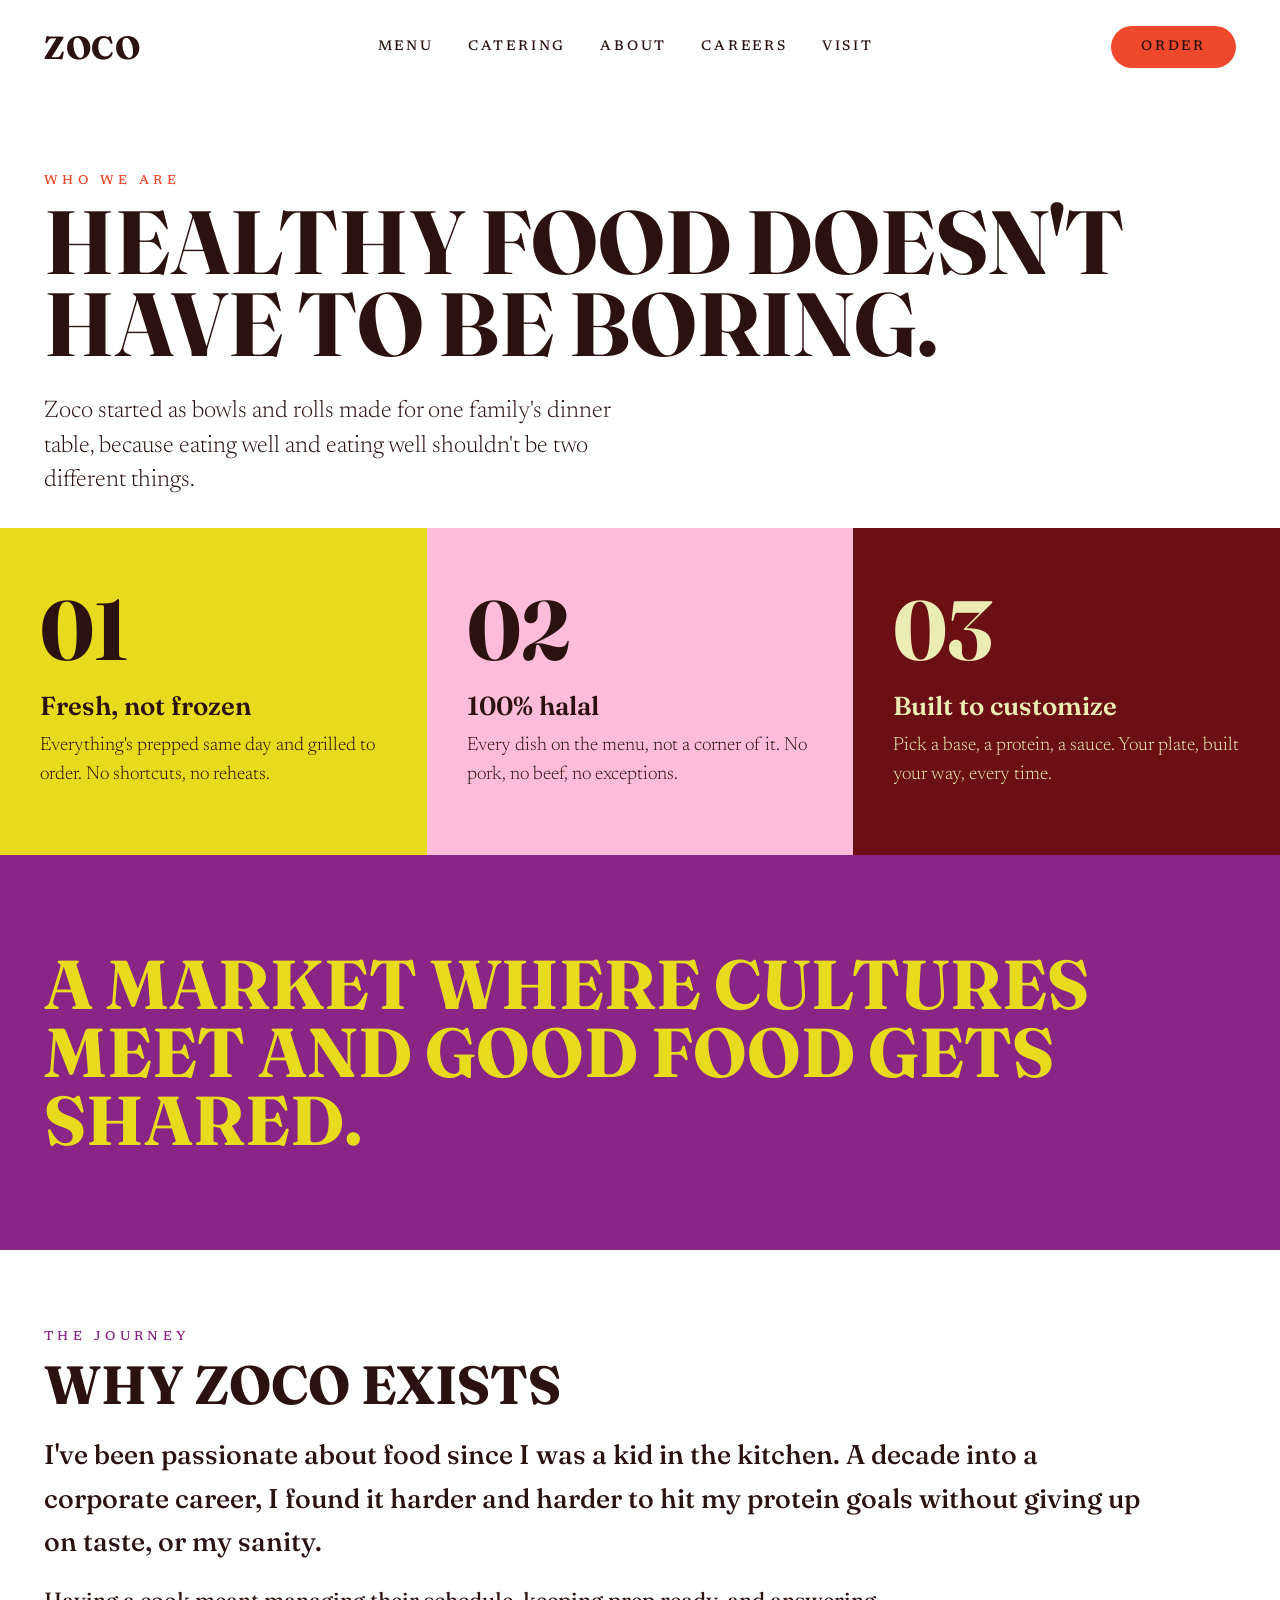
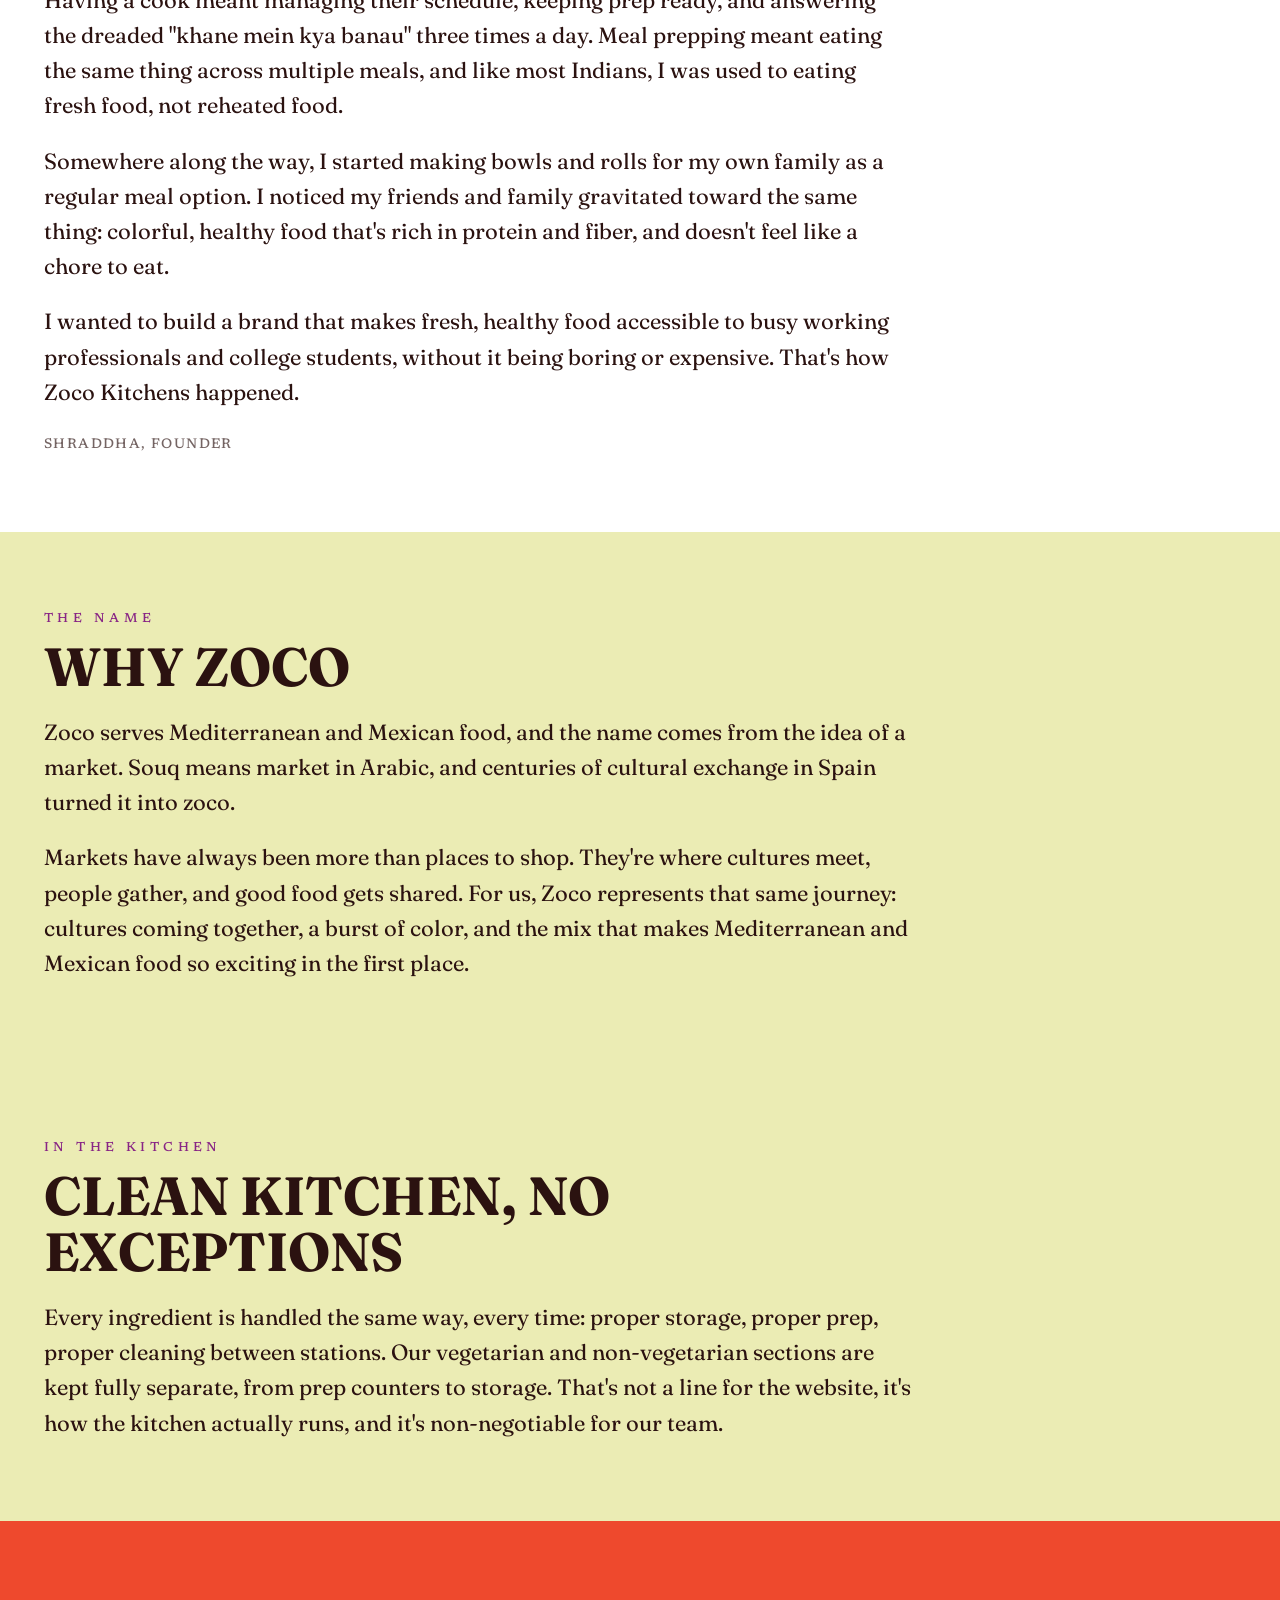
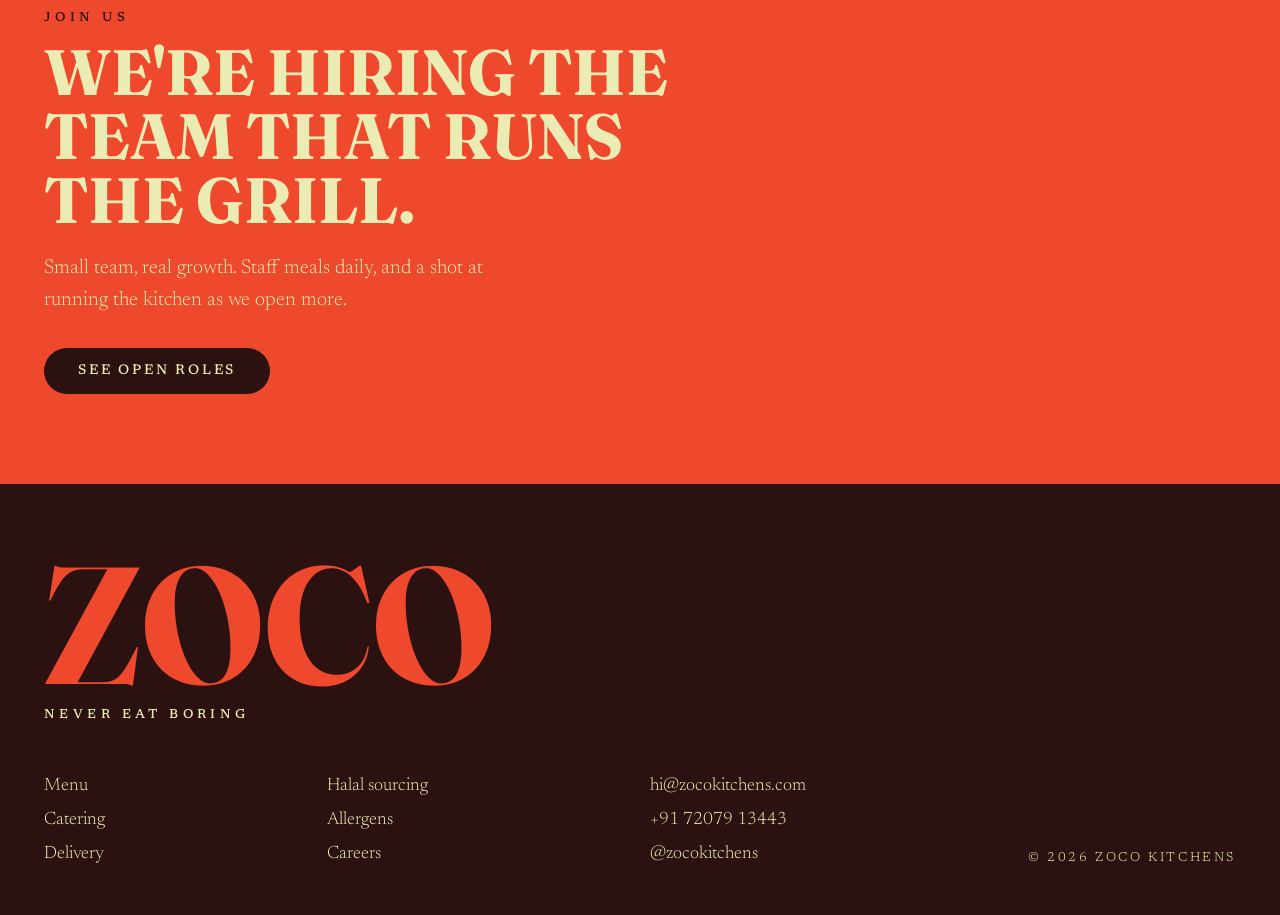
==== about.html @ 193f5104 "new" ====
<!DOCTYPE html>
<html lang="en">
<head>
<meta charset="UTF-8">
<meta name="viewport" content="width=device-width, initial-scale=1.0">
<title>About Zoco · Mediterranean & Mexican Kitchen, Hyderabad</title>
<meta name="description" content="Zoco is a quick-service kitchen in Banjara Hills, Hyderabad, serving Mediterranean and Mexican food. Started by a home cook turned founder, halal-sourced, made fresh daily.">
<link rel="preconnect" href="https://fonts.googleapis.com">
<link href="https://fonts.googleapis.com/css2?family=Fraunces:opsz,wght@9..144,400;9..144,500;9..144,600;9..144,700&family=Newsreader:opsz,wght@6..72,300;6..72,400;6..72,500;6..72,600&display=swap" rel="stylesheet">
<link rel="stylesheet" href="css/home.css">
</head>
<body class="zh">

<header class="zh-header" id="zhHeader">
  <a href="index.html" class="zh-word">Zoco</a>
  <nav class="zh-nav">
    <a href="menu.html">Menu</a>
    <a href="catering.html">Catering</a>
    <a href="about.html">About</a>
    <a href="careers.html">Careers</a>
    <a href="index.html#visit">Visit</a>
  </nav>
  <a href="menu.html" class="zh-pill zh-pill-order">Order</a>
  <button class="zh-burger" id="zhBurger" aria-label="Menu"><span></span><span></span><span></span></button>
</header>

<section class="zh-about-hero">
  <div class="zh-eyebrow" style="color:var(--coral)">Who we are</div>
  <h1>Healthy food doesn't have to be boring.</h1>
  <p>Zoco started as bowls and rolls made for one family's dinner table, because eating well and eating well shouldn't be two different things.</p>
</section>

<section class="zh-build">
  <div class="zh-build-col gold">
    <div class="zh-build-num">01</div>
    <h3>Fresh, not frozen</h3>
    <p>Everything's prepped same day and grilled to order. No shortcuts, no reheats.</p>
  </div>
  <div class="zh-build-col pink">
    <div class="zh-build-num">02</div>
    <h3>100% halal</h3>
    <p>Every dish on the menu, not a corner of it. No pork, no beef, no exceptions.</p>
  </div>
  <div class="zh-build-col maroon">
    <div class="zh-build-num">03</div>
    <h3>Built to customize</h3>
    <p>Pick a base, a protein, a sauce. Your plate, built your way, every time.</p>
  </div>
</section>

<section class="zh-statement">
  <p>A market where cultures meet and good food gets shared.</p>
</section>

<section class="zh-prose white">
  <div class="zh-eyebrow">The journey</div>
  <h2>Why Zoco exists</h2>
  <p class="lede">I've been passionate about food since I was a kid in the kitchen. A decade into a corporate career, I found it harder and harder to hit my protein goals without giving up on taste, or my sanity.</p>
  <p>Having a cook meant managing their schedule, keeping prep ready, and answering the dreaded "khane mein kya banau" three times a day. Meal prepping meant eating the same thing across multiple meals, and like most Indians, I was used to eating fresh food, not reheated food.</p>
  <p>Somewhere along the way, I started making bowls and rolls for my own family as a regular meal option. I noticed my friends and family gravitated toward the same thing: colorful, healthy food that's rich in protein and fiber, and doesn't feel like a chore to eat.</p>
  <p>I wanted to build a brand that makes fresh, healthy food accessible to busy working professionals and college students, without it being boring or expensive. That's how Zoco Kitchens happened.</p>
  <div class="zh-byline">Shraddha, Founder</div>
</section>

<section class="zh-prose cream">
  <div class="zh-eyebrow">The name</div>
  <h2>Why Zoco</h2>
  <p>Zoco serves Mediterranean and Mexican food, and the name comes from the idea of a market. Souq means market in Arabic, and centuries of cultural exchange in Spain turned it into zoco.</p>
  <p>Markets have always been more than places to shop. They're where cultures meet, people gather, and good food gets shared. For us, Zoco represents that same journey: cultures coming together, a burst of color, and the mix that makes Mediterranean and Mexican food so exciting in the first place.</p>
</section>

<section class="zh-prose cream">
  <div class="zh-eyebrow">In the kitchen</div>
  <h2>Clean kitchen, no exceptions</h2>
  <p>Every ingredient is handled the same way, every time: proper storage, proper prep, proper cleaning between stations. Our vegetarian and non-vegetarian sections are kept fully separate, from prep counters to storage. That's not a line for the website, it's how the kitchen actually runs, and it's non-negotiable for our team.</p>
</section>

<section class="zh-team">
  <div class="zh-eyebrow">Join us</div>
  <h2>We're hiring the team that runs the grill.</h2>
  <p>Small team, real growth. Staff meals daily, and a shot at running the kitchen as we open more.</p>
  <a href="careers.html" class="zh-pill">See open roles</a>
</section>

<footer class="zh-footer">
  <div class="zh-footer-word">Zoco</div>
  <div class="zh-footer-tagline">Never eat boring</div>
  <div class="zh-footer-cols">
    <div><a href="menu.html">Menu</a><br><a href="catering.html">Catering</a><br>Delivery</div>
    <div>Halal sourcing<br>Allergens<br><a href="careers.html">Careers</a></div>
    <div><a href="mailto:hi@zocokitchens.com">hi@zocokitchens.com</a><br><a href="tel:+917207913443">+91 72079 13443</a><br><a href="https://instagram.com/zocokitchens" target="_blank" rel="noopener">@zocokitchens</a></div>
    <div class="zh-copyright">© 2026 Zoco Kitchens</div>
  </div>
</footer>

<script>
  const burger = document.getElementById('zhBurger'), header = document.getElementById('zhHeader');
  burger?.addEventListener('click', () => header.classList.toggle('open'));
</script>
</body>
</html>
---- css/home.css ----
@import url('https://fonts.googleapis.com/css2?family=Fraunces:opsz,wght@9..144,400;9..144,500;9..144,600;9..144,700&family=Newsreader:opsz,wght@6..72,300;6..72,400;6..72,500;6..72,600&display=swap');

:root{
  /* warm palette only: no blue, no green, no black */
  --white:#FFFFFF; --pink:#FDBCD9; --cream:#EBECB4; --gold:#E8DB1D;
  --maroon:#6A1015; --coral:#EE492D; --purple:#882585;
  --ink:#2B1210; /* warm espresso brown, stands in for "black"/dark neutral */
  /* --veg is functional only (FSSAI veg/non-veg colour coding), not part of the decorative palette */
  --veg:#019C4A;
  --font-display:'Klose Slab','Fraunces',Georgia,serif;
  --font-serif:'Fraunces',Georgia,serif;
  --font-sans:'Newsreader',Georgia,serif;
}
*{margin:0;padding:0;box-sizing:border-box}
html{scroll-behavior:smooth}
body{font-family:var(--font-sans);font-weight:300;color:var(--ink);background:var(--white);overflow-x:hidden}
img{max-width:100%;display:block}
.zh a{color:inherit;text-decoration:none}

/* ---- header ---- */
.zh-header{padding:26px 44px;display:flex;align-items:center;justify-content:space-between;gap:40px;background:var(--white)}
.zh-word{font-family:var(--font-display);font-weight:700;font-size:32px;letter-spacing:.02em;text-transform:uppercase}
.zh-nav{display:flex;align-items:center;gap:34px;font-size:14px;letter-spacing:.2em;text-transform:uppercase;font-weight:500}
.zh-nav a{color:var(--ink)}
.zh-nav a:hover{color:var(--coral);text-decoration:underline;text-underline-offset:4px}
.zh-pill{display:inline-block;text-decoration:none;font-size:14px;letter-spacing:.2em;text-transform:uppercase;font-weight:500;border-radius:999px;transition:filter .15s}
.zh-pill:hover{filter:brightness(.94);text-decoration:none}
.zh-pill-order{background:var(--coral);color:var(--cream);padding:14px 30px}
.zh-burger{display:none;flex-direction:column;gap:5px;background:none;border:none;cursor:pointer;padding:8px}
.zh-burger span{width:24px;height:2px;background:var(--ink)}

/* ---- hero ---- */
.zh-hero{background:var(--coral);padding:76px 44px 84px}
.zh-hero-lines{font-family:var(--font-display);font-weight:700;text-transform:uppercase;line-height:.86;letter-spacing:-.02em}
.zh-hero-lines div{display:block;white-space:nowrap;font-size:clamp(56px,11.5vw,190px)}
.zh-hero-lines div:nth-child(1){color:var(--cream)}
.zh-hero-lines div:nth-child(2){color:var(--gold)}
.zh-hero-lines div:nth-child(3){color:var(--pink)}
.zh-hero-bottom{display:flex;flex-wrap:wrap;gap:40px;align-items:flex-end;justify-content:space-between;margin-top:52px}
.zh-hero-p{color:var(--cream);font-size:24px;line-height:1.45;max-width:34ch;font-weight:300}
.zh-pill-menu{background:var(--cream);color:var(--ink);padding:19px 40px}

/* ---- menu board ---- */
.zh-menu-head{background:var(--white);padding:80px 44px 20px}
.zh-eyebrow{font-size:13px;letter-spacing:.34em;text-transform:uppercase;font-weight:500}
.zh-menu-head .zh-eyebrow{color:var(--purple)}
.zh-menu-head h2{font-family:var(--font-display);font-weight:700;font-size:clamp(44px,6vw,96px);line-height:.92;text-transform:uppercase;margin-top:14px}
.zh-menu-rows{background:var(--white);padding:44px 44px 84px;display:flex;flex-direction:column;gap:10px}
.zh-menu-row{border-radius:22px;padding:26px 34px;display:flex;align-items:baseline;justify-content:space-between;gap:24px}
.zh-menu-row:nth-child(5n+1),.zh-menu-row:nth-child(5n+4){background:var(--cream)}
.zh-menu-row:nth-child(5n+2),.zh-menu-row:nth-child(5n+5){background:var(--pink)}
.zh-menu-row:nth-child(5n+3){background:var(--gold)}
.zh-dish-name{font-family:var(--font-serif);font-weight:600;font-size:clamp(24px,3vw,42px)}
.zh-dish-price{font-size:26px;font-weight:300}
.zh-menu-more{display:inline-block;margin-top:14px;font-size:14px;letter-spacing:.14em;text-transform:uppercase;font-weight:500;color:var(--coral)}
.zh-menu-more:hover{text-decoration:underline;text-underline-offset:4px}

/* ---- statement ---- */
.zh-statement{background:var(--purple);padding:96px 44px}
.zh-statement p{font-family:var(--font-display);font-weight:700;text-transform:uppercase;color:var(--gold);font-size:clamp(34px,5.4vw,84px);line-height:.98;max-width:24ch}

/* ---- build a plate ---- */
.zh-build{display:grid;grid-template-columns:repeat(3,1fr);background:var(--white)}
.zh-build-col{padding:60px 40px 66px}
.zh-build-col.gold{background:var(--gold);color:var(--ink)}
.zh-build-col.pink{background:var(--pink);color:var(--ink)}
.zh-build-col.maroon{background:var(--maroon);color:var(--cream)}
.zh-build-num{font-family:var(--font-display);font-weight:700;font-size:84px;line-height:1}
.zh-build-col h3{font-family:var(--font-serif);font-weight:600;font-size:26px;margin-top:18px}
.zh-build-col p{font-size:19px;line-height:1.5;margin-top:10px;font-weight:300}

/* ---- visit ---- */
.zh-visit{background:var(--white);padding:88px 44px;display:grid;grid-template-columns:1fr 1fr;gap:60px}
.zh-visit .zh-eyebrow{color:var(--coral)}
.zh-visit-address{font-family:var(--font-serif);font-weight:600;font-size:clamp(28px,3.4vw,44px);line-height:1.16;margin-top:16px}
.zh-visit-hours{font-size:21px;line-height:1.85;padding-top:8px;font-weight:300}

/* ---- about page ---- */
.zh-about-hero{background:var(--white);padding:80px 44px 30px}
.zh-about-hero h1{font-family:var(--font-display);font-weight:700;text-transform:uppercase;font-size:clamp(44px,7vw,110px);line-height:.92;margin-top:14px}
.zh-about-hero p{font-size:24px;line-height:1.45;max-width:44ch;margin-top:28px;font-weight:300}
.zh-prose{padding:80px 44px}
.zh-prose.white{background:var(--white)}
.zh-prose.cream{background:var(--cream)}
.zh-prose .zh-eyebrow{color:var(--purple)}
.zh-prose h2{font-family:var(--font-display);font-weight:700;text-transform:uppercase;font-size:clamp(30px,4.2vw,58px);line-height:1.04;margin-top:14px;max-width:20ch}
.zh-prose p{font-family:var(--font-serif);font-weight:400;font-size:clamp(19px,2vw,22px);line-height:1.6;max-width:62ch;margin-top:20px}
.zh-prose p.lede{font-size:clamp(22px,2.6vw,27px);font-weight:500}
.zh-byline{font-size:14px;letter-spacing:.1em;text-transform:uppercase;font-weight:500;margin-top:28px;opacity:.65}
.zh-team{background:var(--coral);color:var(--cream);padding:90px 44px}
.zh-team .zh-eyebrow{color:var(--ink)}
.zh-team h2{font-family:var(--font-display);font-weight:700;text-transform:uppercase;font-size:clamp(34px,5vw,72px);line-height:1;margin-top:16px;max-width:16ch}
.zh-team p{font-size:20px;line-height:1.6;max-width:44ch;margin-top:20px;font-weight:300}
.zh-team .zh-pill{background:var(--ink);color:var(--cream);padding:16px 34px;margin-top:32px}

/* ---- careers page ---- */
.zh-careers-hero{background:var(--coral);padding:76px 44px 84px}
.zh-careers-hero h1{font-family:var(--font-display);font-weight:700;text-transform:uppercase;font-size:clamp(38px,6.4vw,84px);line-height:.96;color:var(--cream);max-width:16ch}
.zh-careers-hero p{color:var(--cream);font-size:20px;line-height:1.5;margin-top:20px;max-width:48ch;font-weight:300}
.zh-careers-hero .btnrow{display:flex;flex-wrap:wrap;gap:14px;margin-top:32px}
.zh-careers-hero .zh-pill-alt{background:var(--cream);color:var(--ink);padding:16px 32px}
.zh-badgerow{display:flex;flex-wrap:wrap;gap:10px;margin-top:26px}
.zh-badge{font-size:12px;letter-spacing:.1em;text-transform:uppercase;font-weight:500;color:var(--cream);padding:7px 16px;border-radius:999px;background:rgba(255,255,255,.16)}

.zh-why{padding:80px 44px;background:var(--white)}
.zh-why .zh-eyebrow{color:var(--purple)}
.zh-why h2{font-family:var(--font-display);font-weight:700;text-transform:uppercase;font-size:clamp(30px,4.2vw,58px);line-height:1.02;margin-top:14px;max-width:20ch}
.zh-why-lede{font-family:var(--font-serif);font-size:clamp(19px,2vw,22px);line-height:1.5;max-width:60ch;margin-top:20px}
.zh-why-grid{display:grid;grid-template-columns:1fr 1fr;gap:40px;margin-top:48px}
.zh-why-grid h3{font-family:var(--font-serif);font-weight:600;font-size:20px}
.zh-why-grid p{font-size:16px;line-height:1.55;margin-top:8px;opacity:.78;font-weight:300}

.zh-roles{padding:20px 44px 80px;background:var(--white)}
.zh-role{border-radius:26px;padding:40px;margin-top:20px}
.zh-role.gold{background:var(--gold);color:var(--ink)}
.zh-role.pink{background:var(--pink);color:var(--ink)}
.zh-role.maroon{background:var(--maroon);color:var(--cream)}
.zh-role.purple{background:var(--purple);color:var(--cream)}

/* values grid (careers) */
.zh-values{display:grid;grid-template-columns:repeat(4,1fr);background:var(--white)}
.zh-value-col{padding:50px 32px}
.zh-value-col.gold{background:var(--gold);color:var(--ink)}
.zh-value-col.pink{background:var(--pink);color:var(--ink)}
.zh-value-col.maroon{background:var(--maroon);color:var(--cream)}
.zh-value-col.purple{background:var(--purple);color:var(--cream)}
.zh-value-col h3{font-family:var(--font-serif);font-weight:600;font-size:21px;line-height:1.2}
.zh-value-col p{font-size:15px;line-height:1.55;margin-top:10px;font-weight:300}
@media (max-width:860px){.zh-values{grid-template-columns:1fr 1fr}}
@media (max-width:520px){.zh-values{grid-template-columns:1fr}}

/* referral callout (careers) */
.zh-referral{background:var(--purple);color:var(--cream);padding:80px 44px}
.zh-referral .zh-eyebrow{color:var(--gold)}
.zh-referral h2{font-family:var(--font-display);font-weight:700;text-transform:uppercase;font-size:clamp(30px,4.4vw,60px);line-height:1.02;max-width:18ch;margin-top:14px}
.zh-referral p{font-size:19px;line-height:1.6;margin-top:18px;max-width:58ch;font-weight:300}
.zh-referral .zh-pill{background:var(--gold);color:var(--ink);margin-top:26px;display:inline-block;padding:15px 30px}
.zh-role-top{display:flex;justify-content:space-between;align-items:baseline;gap:16px;flex-wrap:wrap}
.zh-role-top h3{font-family:var(--font-serif);font-weight:600;font-size:28px}
.zh-role-pay{font-family:'Space Grotesk',sans-serif;font-weight:700;font-size:18px;white-space:nowrap}
.zh-role-meta{font-size:13px;letter-spacing:.08em;text-transform:uppercase;opacity:.7;margin-top:6px}
.zh-role p.desc{font-size:17px;margin-top:16px;max-width:56ch;font-weight:300}
.zh-role ul{list-style:none;margin-top:14px}
.zh-role li{font-size:15px;padding-left:20px;position:relative;margin-bottom:7px;font-weight:300}
.zh-role li::before{content:"·";position:absolute;left:4px;font-weight:700}
.zh-role .zh-pill{display:inline-block;margin-top:20px;background:var(--ink);color:var(--cream);padding:14px 28px}

.zh-steps{padding:20px 44px 90px;background:var(--white)}
.zh-step{display:flex;gap:20px;margin-top:26px;align-items:flex-start}
.zh-step-num{flex:none;width:44px;height:44px;border-radius:50%;background:var(--ink);color:var(--cream);display:flex;align-items:center;justify-content:center;font-family:'Space Grotesk',sans-serif;font-weight:700;font-size:17px}
.zh-step h4{font-family:var(--font-serif);font-weight:600;font-size:19px}
.zh-step p{font-size:16px;line-height:1.5;margin-top:6px;opacity:.78;font-weight:300}

/* ---- footer ---- */
.zh-footer{background:var(--ink);color:var(--cream);padding:70px 44px 44px}
.zh-footer-word{font-family:var(--font-display);font-weight:700;font-size:clamp(64px,13vw,220px);line-height:.84;text-transform:uppercase;color:var(--coral)}
.zh-footer-tagline{font-size:13px;letter-spacing:.34em;text-transform:uppercase;font-weight:500;color:var(--cream);margin-top:14px}
.zh-footer-cols{display:flex;flex-wrap:wrap;gap:48px;justify-content:space-between;margin-top:48px;font-size:18px;line-height:1.9;font-weight:300}
.zh-footer-cols a{text-decoration:none;color:inherit}
.zh-footer-cols a:hover{color:var(--coral);text-decoration:underline;text-underline-offset:4px}
.zh-copyright{font-size:13px;letter-spacing:.2em;text-transform:uppercase;align-self:flex-end;font-weight:300}

/* ---- catering page ---- */
.zh-catering-hero{background:var(--purple);padding:76px 44px 84px}
.zh-catering-hero .zh-eyebrow{color:var(--gold)}
.zh-catering-hero h1{font-family:var(--font-display);font-weight:700;text-transform:uppercase;font-size:clamp(38px,6.6vw,86px);line-height:.96;color:var(--cream);margin-top:14px;max-width:16ch}
.zh-catering-hero p{color:var(--cream);font-size:20px;line-height:1.5;margin-top:20px;max-width:52ch;font-weight:300}
.zh-catering-hero .btnrow{margin-top:32px}
.zh-catering-hero .zh-pill-menu{background:var(--gold);color:var(--ink)}

.zh-events{padding:70px 44px;background:var(--white)}
.zh-events .zh-eyebrow{color:var(--coral)}
.zh-events h2{font-family:var(--font-display);font-weight:700;text-transform:uppercase;font-size:clamp(28px,3.8vw,50px);margin-top:14px;max-width:20ch}
.zh-event-tags{display:flex;flex-wrap:wrap;gap:12px;margin-top:26px}
.zh-event-tag{background:var(--cream);border-radius:999px;padding:12px 22px;font-family:var(--font-serif);font-weight:600;font-size:16px;color:var(--ink)}

.zh-cater-why{display:grid;grid-template-columns:repeat(3,1fr);background:var(--white)}
.zh-cater-why-col{padding:50px 34px}
.zh-cater-why-col.gold{background:var(--gold);color:var(--ink)}
.zh-cater-why-col.pink{background:var(--pink);color:var(--ink)}
.zh-cater-why-col.maroon{background:var(--maroon);color:var(--cream)}
.zh-cater-why-col h3{font-family:var(--font-serif);font-weight:600;font-size:23px}
.zh-cater-why-col p{font-size:16px;line-height:1.55;margin-top:10px;font-weight:300}

.zh-mixers{padding:80px 44px;background:var(--ink);color:var(--cream)}
.zh-mixers .zh-eyebrow{color:var(--gold)}
.zh-mixers h2{font-family:var(--font-display);font-weight:700;text-transform:uppercase;font-size:clamp(32px,5vw,64px);margin-top:14px;color:var(--cream)}
.zh-mixers-intro{font-size:17px;line-height:1.6;margin-top:18px;max-width:62ch;opacity:.85;font-weight:300}
.zh-mixers-note{font-size:13px;line-height:1.6;margin-top:14px;opacity:.6;max-width:62ch;font-weight:300}
.zh-mixer-grid{display:grid;grid-template-columns:repeat(3,1fr);gap:18px;margin-top:40px}
.zh-mixer-card{border-radius:20px;padding:26px}
.zh-mixer-card.gold{background:var(--gold);color:var(--ink)}
.zh-mixer-card.pink{background:var(--pink);color:var(--ink)}
.zh-mixer-card.coral{background:var(--coral);color:var(--cream)}
.zh-mixer-card.purple{background:var(--purple);color:var(--cream)}
.zh-mixer-card.maroon{background:var(--maroon);color:var(--cream)}
.zh-mixer-card.cream{background:var(--cream);color:var(--ink)}
.zh-mixer-card h3{font-family:var(--font-serif);font-weight:700;font-size:22px}
.zh-mixer-card .flavors{font-size:13px;letter-spacing:.04em;text-transform:uppercase;font-weight:600;opacity:.75;margin-top:6px}
.zh-mixer-card p{font-size:15px;line-height:1.5;margin-top:12px;font-weight:300}
.zh-mixer-card .pairing{font-size:13px;font-weight:600;margin-top:14px;opacity:.85}

.zh-cater-cta{background:var(--coral);padding:80px 44px;text-align:center}
.zh-cater-cta h2{font-family:var(--font-display);font-weight:700;text-transform:uppercase;font-size:clamp(30px,4.6vw,60px);color:var(--cream);max-width:24ch;margin:0 auto}
.zh-cater-cta p{color:var(--cream);font-size:18px;margin-top:16px;max-width:50ch;margin-left:auto;margin-right:auto;font-weight:300}
.zh-cater-cta .zh-pill{background:var(--ink);color:var(--cream);margin-top:28px;padding:18px 40px;display:inline-block}

.zh-lead-section{padding:80px 44px;background:var(--cream)}
.zh-lead-wrap{max-width:520px;margin:0 auto;background:var(--white);border-radius:22px;padding:36px}
.zh-lead-wrap h2{font-family:var(--font-serif);font-weight:600;font-size:26px;color:var(--ink);text-align:center}
.zh-lead-wrap .sub{font-size:15px;text-align:center;margin-top:8px;opacity:.7}
.zh-lead-success{text-align:center;padding:20px 0}
.zh-lead-success h3{font-family:var(--font-serif);font-weight:600;font-size:24px;color:var(--ink)}
.zh-lead-success p{margin-top:10px;font-size:16px;opacity:.75;max-width:36ch;margin-left:auto;margin-right:auto}
.zh-field-label{display:block;font-size:13px;letter-spacing:.06em;text-transform:uppercase;font-weight:500;color:var(--ink);opacity:.65;margin-top:16px}
.zh-field-label:first-child{margin-top:0}
.zh-field-input{display:block;width:100%;margin-top:6px;background:var(--cream);border:none;border-radius:12px;padding:13px 16px;font-family:'Newsreader',Georgia,serif;font-size:16px;color:var(--ink);font-weight:400}
.zh-field-input:focus{outline:2px solid var(--coral)}
.zh-lead-submit{width:100%;margin-top:24px;background:var(--coral);color:var(--cream);border:none;border-radius:999px;padding:16px;font-weight:500;font-size:14px;letter-spacing:.08em;text-transform:uppercase;cursor:pointer}
.zh-lead-submit:hover{filter:brightness(1.08)}

/* ---- responsive ---- */
@media (max-width:860px){
  .zh-build{grid-template-columns:1fr}
  .zh-visit{grid-template-columns:1fr;gap:36px}
  .zh-cater-why{grid-template-columns:1fr}
  .zh-mixer-grid{grid-template-columns:1fr 1fr}
}
@media (max-width:560px){
  .zh-mixer-grid{grid-template-columns:1fr}
  .zh-lead-wrap{padding:26px}
}
@media (max-width:820px){
  .zh-header{position:relative;gap:16px}
  .zh-nav{display:none}
  .zh-header.open .zh-nav{display:flex;position:absolute;top:100%;left:0;right:0;background:var(--white);flex-direction:column;align-items:flex-start;gap:20px;padding:24px 44px 30px}
  .zh-burger{display:flex}
}
@media (max-width:360px){
  .zh-pill-order{padding:12px 20px}
}
@media (max-width:700px){
  .zh-hero-bottom{flex-direction:column;align-items:flex-start}
}
@media (max-width:420px){
  .zh-menu-row{flex-direction:column;align-items:flex-start;gap:6px}
}
@media (max-width:400px){
  .zh-hero-lines div{font-size:clamp(34px,13vw,190px)}
}
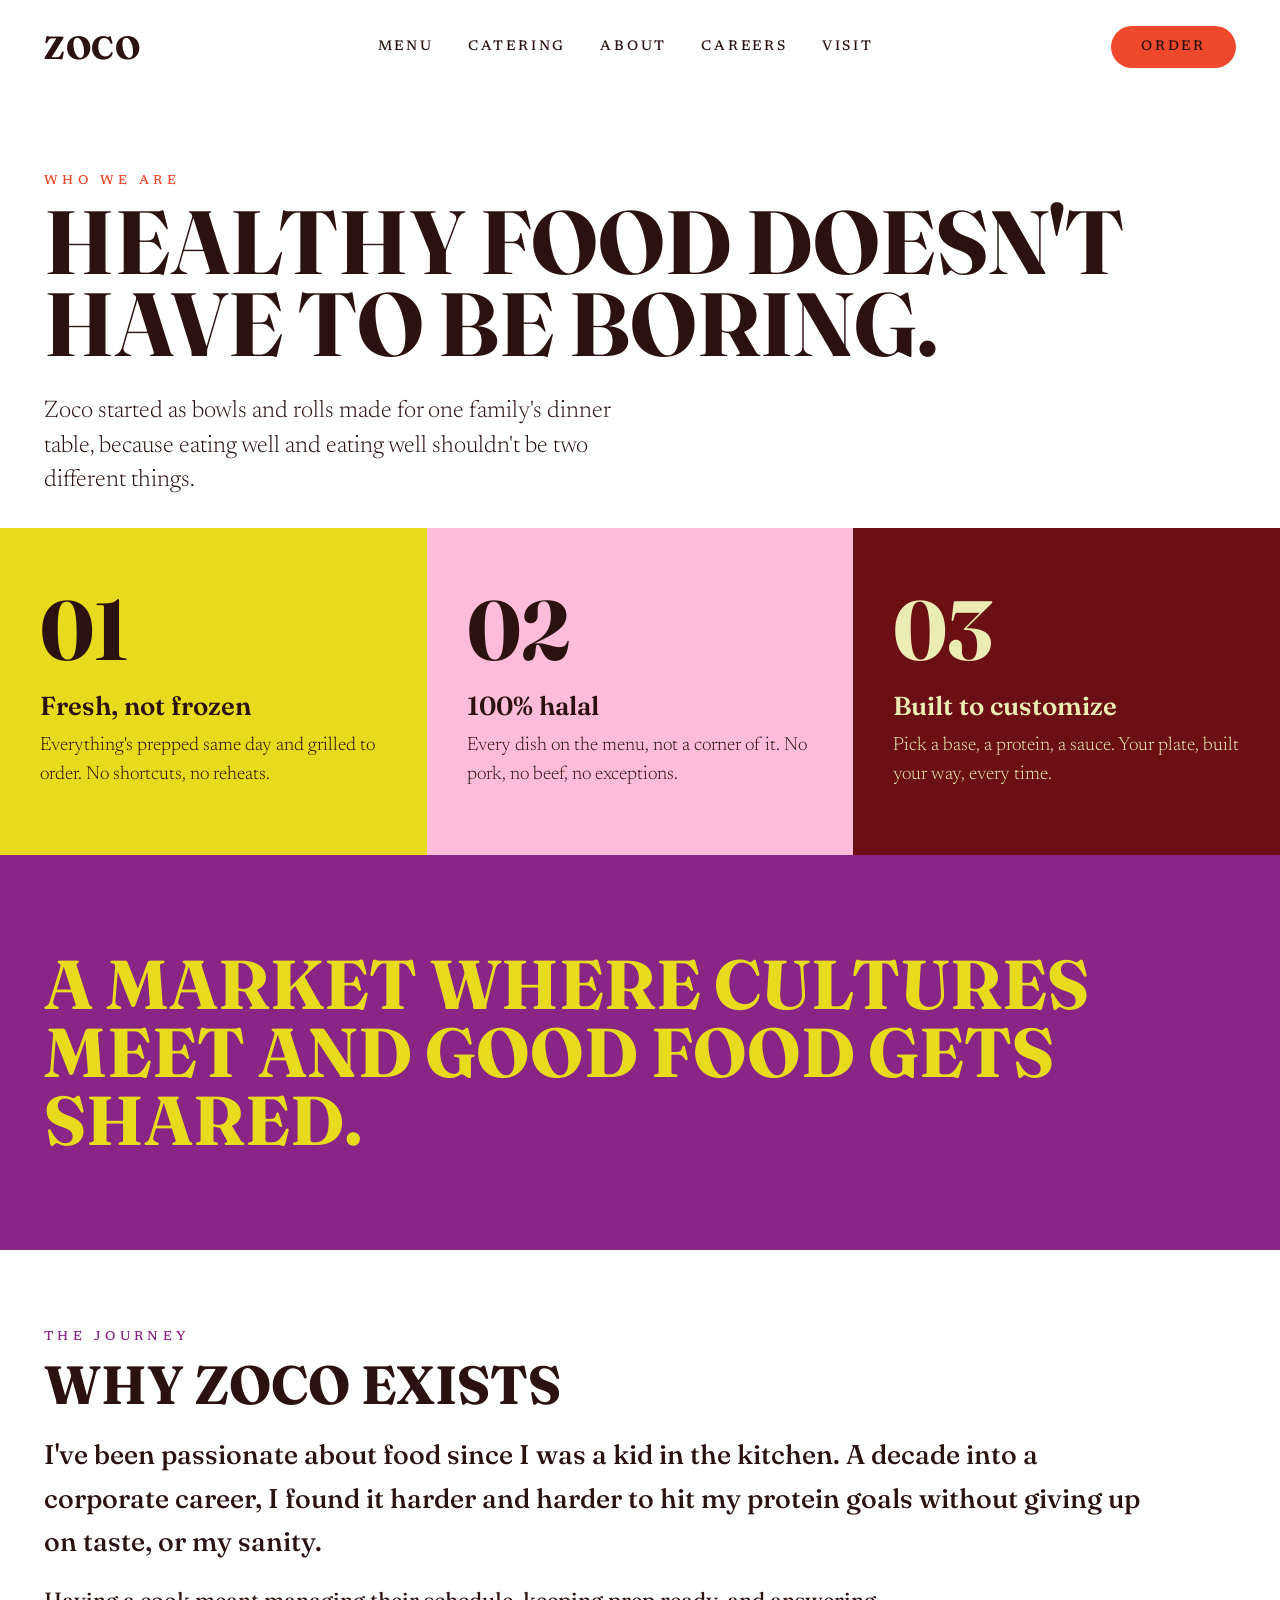
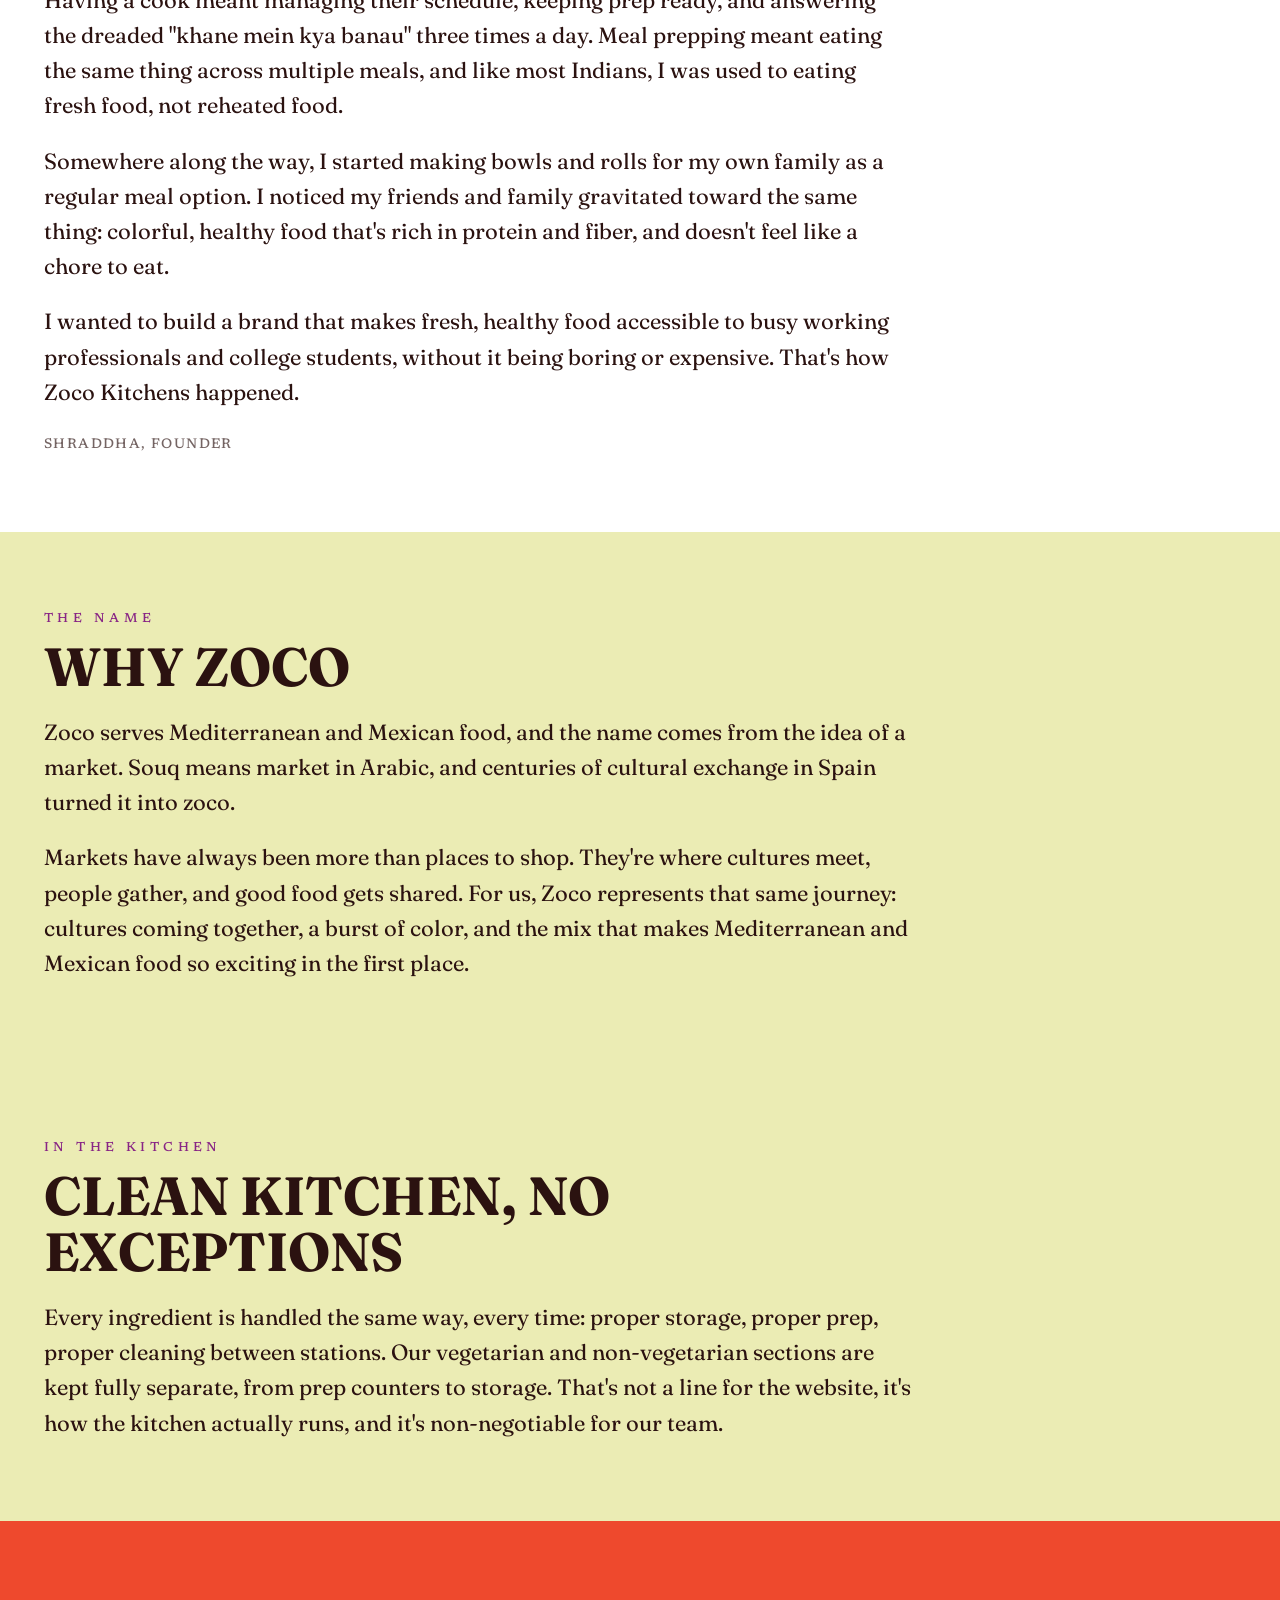
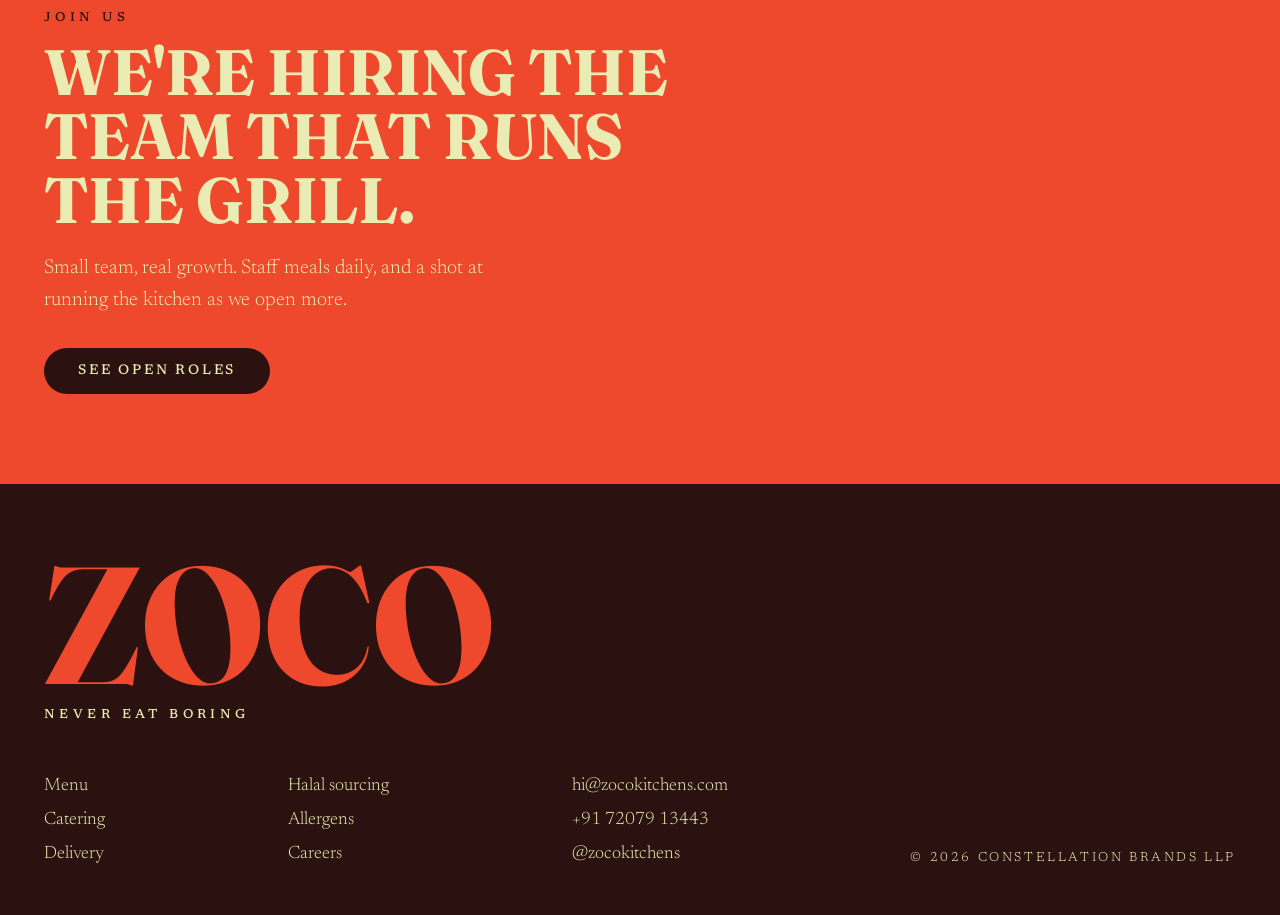
==== commit b0852c5a: "Update footer copyright to Constellation Brands LLP on all pages Co-Authored-By: Claude Sonnet 5.5 <" ====
--- a/about.html
+++ b/about.html
@@ -89,7 +89,7 @@
     <div><a href="menu.html">Menu</a><br><a href="catering.html">Catering</a><br>Delivery</div>
     <div>Halal sourcing<br>Allergens<br><a href="careers.html">Careers</a></div>
     <div><a href="mailto:hi@zocokitchens.com">hi@zocokitchens.com</a><br><a href="tel:+917207913443">+91 72079 13443</a><br><a href="https://instagram.com/zocokitchens" target="_blank" rel="noopener">@zocokitchens</a></div>
-    <div class="zh-copyright">© 2026 Zoco Kitchens</div>
+    <div class="zh-copyright">© 2026 Constellation Brands LLP</div>
   </div>
 </footer>
 
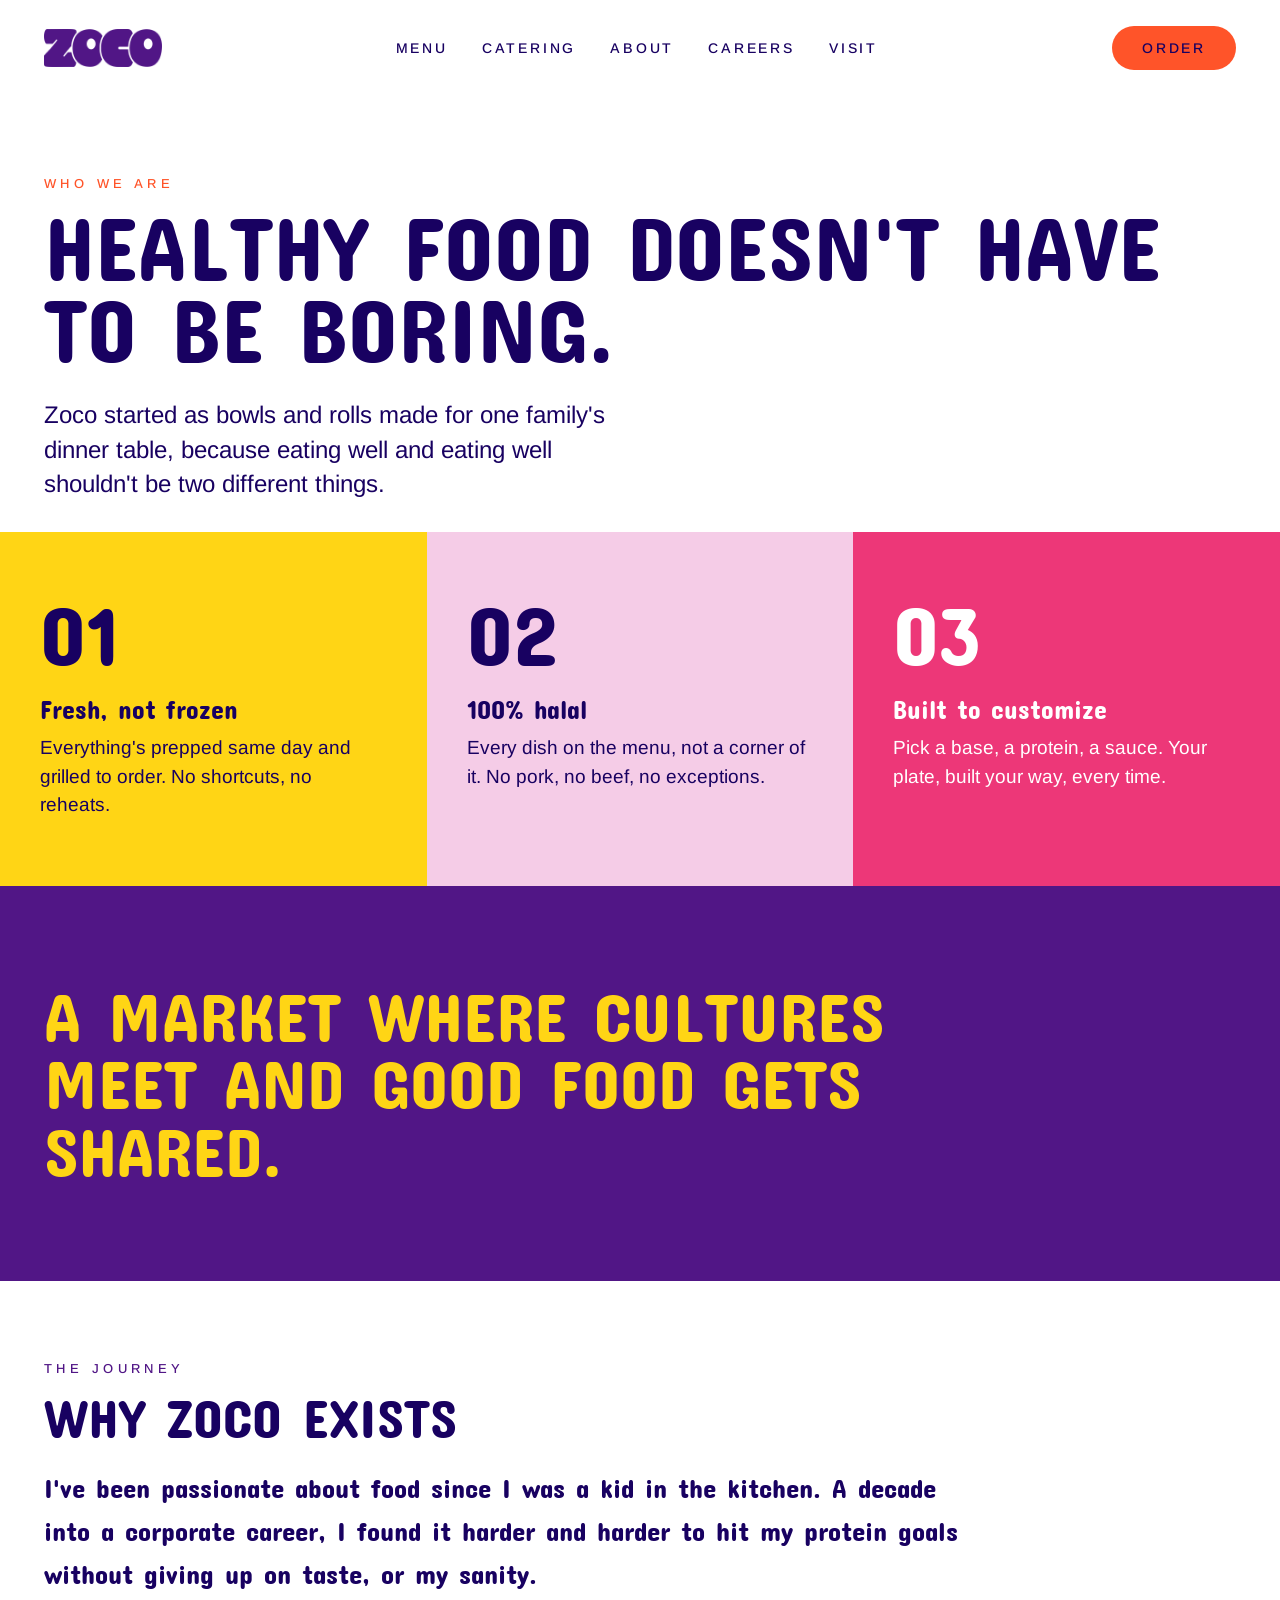
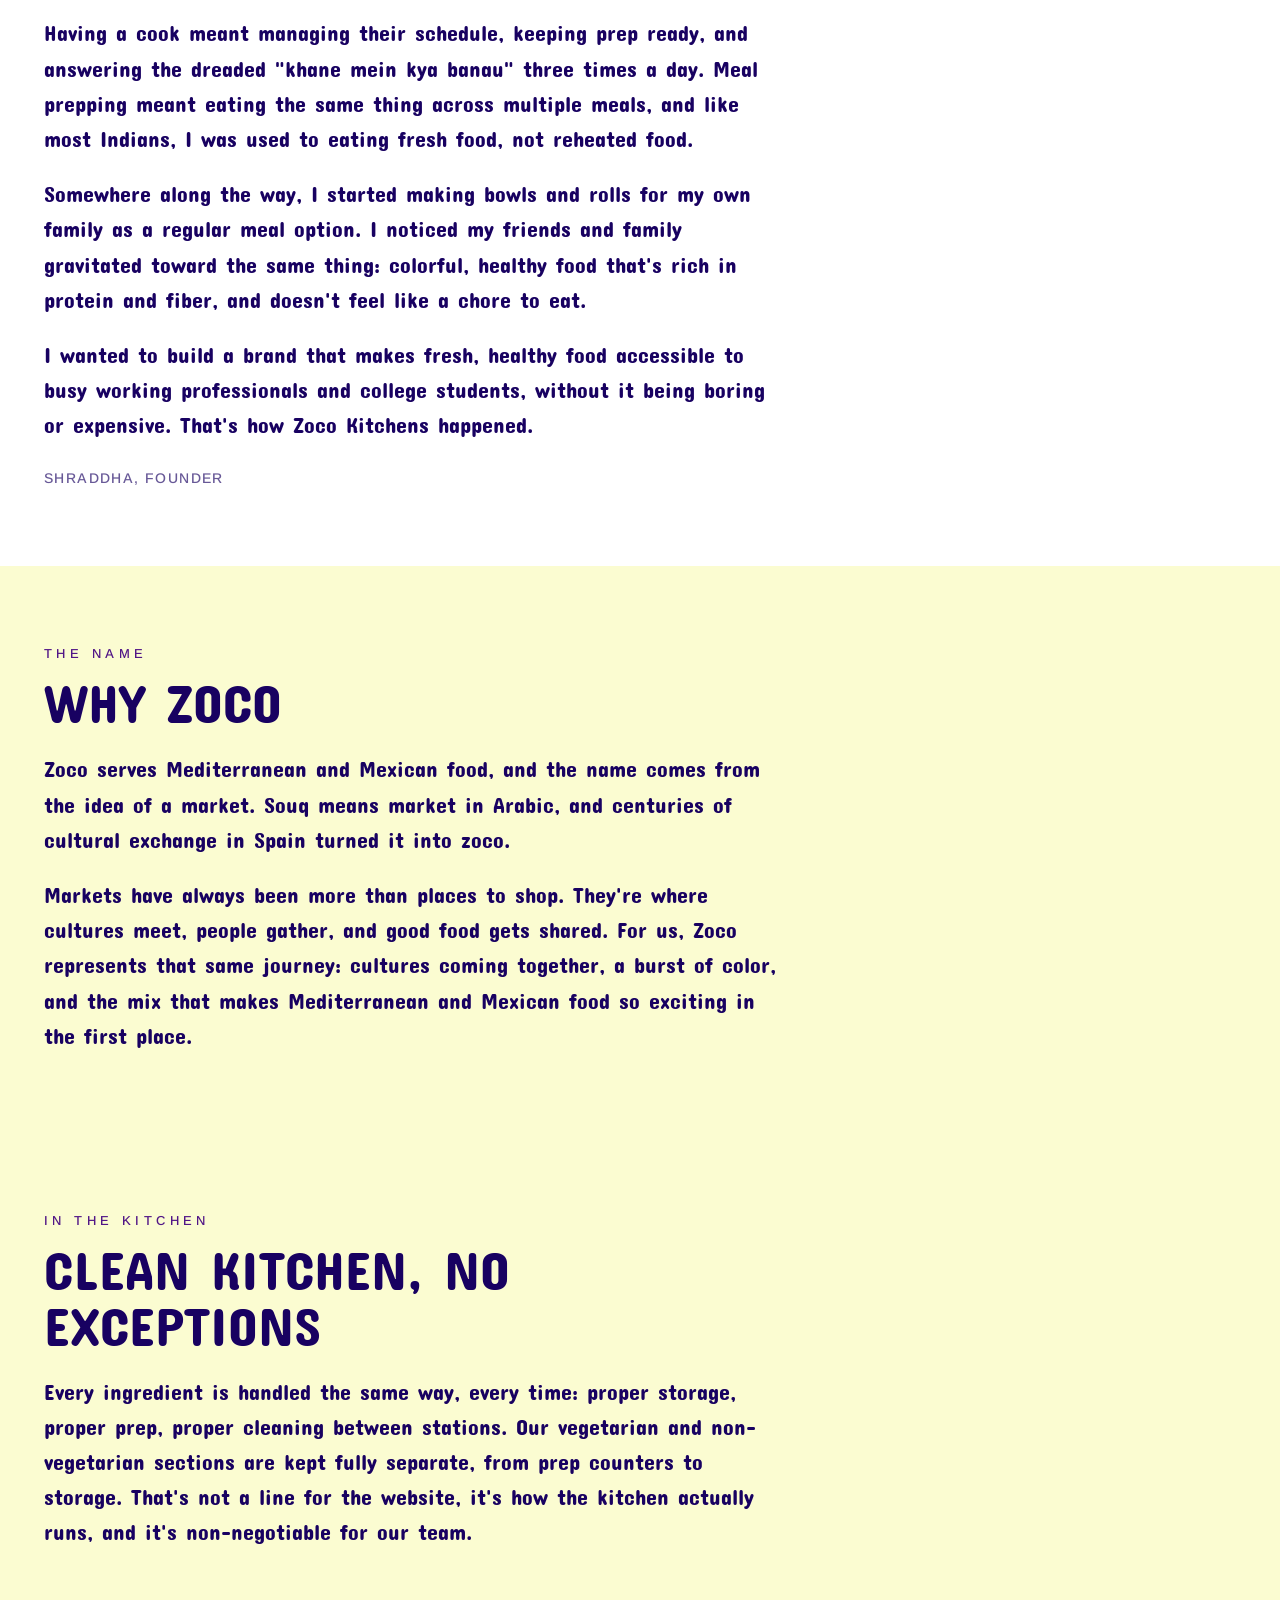
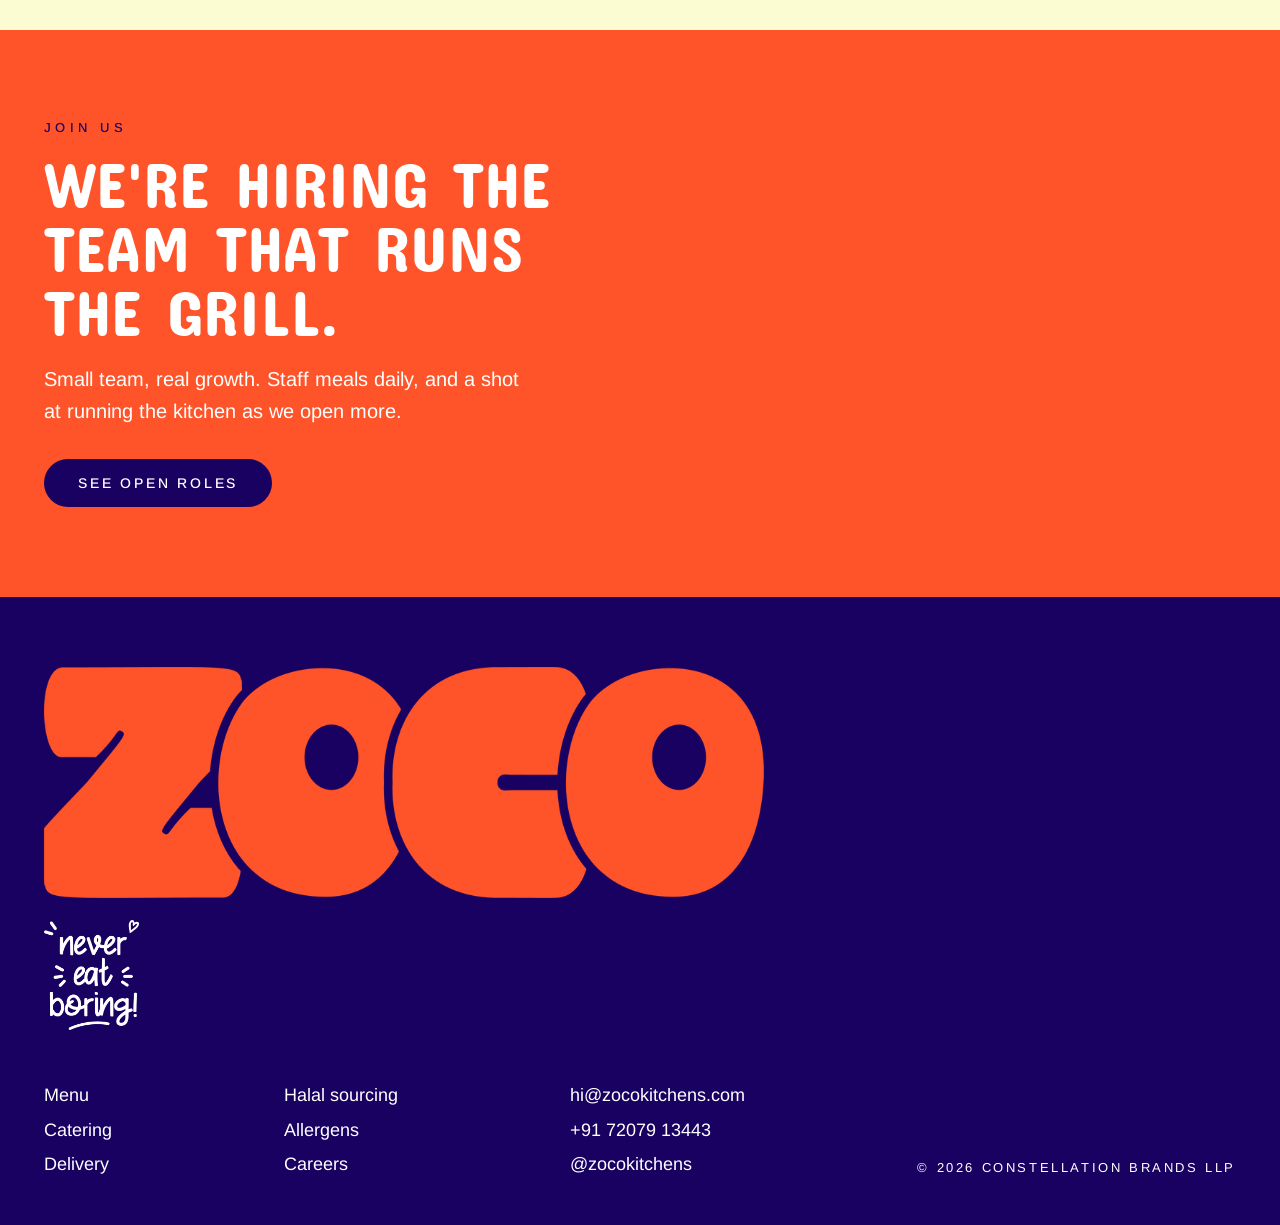
==== commit 39084a19: "New brand (fonts, palette, logos), menu corrections, WhatsApp checkout with map pin, delivery fee an" ====
--- a/about.html
+++ b/about.html
@@ -5,14 +5,14 @@
 <meta name="viewport" content="width=device-width, initial-scale=1.0">
 <title>About Zoco · Mediterranean & Mexican Kitchen, Hyderabad</title>
 <meta name="description" content="Zoco is a quick-service kitchen in Banjara Hills, Hyderabad, serving Mediterranean and Mexican food. Started by a home cook turned founder, halal-sourced, made fresh daily.">
-<link rel="preconnect" href="https://fonts.googleapis.com">
-<link href="https://fonts.googleapis.com/css2?family=Fraunces:opsz,wght@9..144,400;9..144,500;9..144,600;9..144,700&family=Newsreader:opsz,wght@6..72,300;6..72,400;6..72,500;6..72,600&display=swap" rel="stylesheet">
+<link rel="icon" href="brand/favicon.png">
+<link rel="preload" href="fonts/ConcertOne-Regular.woff2" as="font" type="font/woff2" crossorigin>
 <link rel="stylesheet" href="css/home.css">
 </head>
 <body class="zh">
 
 <header class="zh-header" id="zhHeader">
-  <a href="index.html" class="zh-word">Zoco</a>
+  <a href="index.html" class="zh-word" aria-label="Zoco home"><img src="brand/zoco-logo-purple.png" alt="Zoco" width="520" height="168"></a>
   <nav class="zh-nav">
     <a href="menu.html">Menu</a>
     <a href="catering.html">Catering</a>
@@ -83,8 +83,8 @@
 </section>
 
 <footer class="zh-footer">
-  <div class="zh-footer-word">Zoco</div>
-  <div class="zh-footer-tagline">Never eat boring</div>
+  <img class="zh-footer-logo" src="brand/zoco-logo-orange.png" alt="Zoco" width="1000" height="322">
+  <img class="zh-footer-tagline-img" src="brand/tagline-white.png" alt="Never eat boring" width="364" height="420">
   <div class="zh-footer-cols">
     <div><a href="menu.html">Menu</a><br><a href="catering.html">Catering</a><br>Delivery</div>
     <div>Halal sourcing<br>Allergens<br><a href="careers.html">Careers</a></div>
--- a/css/home.css
+++ b/css/home.css
@@ -1,15 +1,29 @@
-@import url('https://fonts.googleapis.com/css2?family=Fraunces:opsz,wght@9..144,400;9..144,500;9..144,600;9..144,700&family=Newsreader:opsz,wght@6..72,300;6..72,400;6..72,500;6..72,600&display=swap');
+/* Brand type: Concert One (primary) + Arimo (secondary), self-hosted. Concert One has a single weight, so the face
+   is declared across the whole weight range to stop browsers from faking bold. */
+@font-face{font-family:'Concert One';src:url('../fonts/ConcertOne-Regular.woff2') format('woff2');font-weight:100 900;font-style:normal;font-display:swap}
+@font-face{font-family:'Arimo';src:url('../fonts/Arimo-Regular.woff2') format('woff2');font-weight:300 400;font-style:normal;font-display:swap}
+@font-face{font-family:'Arimo';src:url('../fonts/Arimo-Medium.woff2') format('woff2');font-weight:500;font-style:normal;font-display:swap}
+@font-face{font-family:'XOXO Glow';src:url('../fonts/XOXOGlowRegular.ttf') format('truetype');font-weight:400;font-style:normal;font-display:swap}
+@font-face{font-family:'Arimo';src:url('../fonts/Arimo-Bold.woff2') format('woff2');font-weight:600 800;font-style:normal;font-display:swap}
 
 :root{
-  /* warm palette only: no blue, no green, no black */
-  --white:#FFFFFF; --pink:#FDBCD9; --cream:#EBECB4; --gold:#E8DB1D;
-  --maroon:#6A1015; --coral:#EE492D; --purple:#882585;
-  --ink:#2B1210; /* warm espresso brown, stands in for "black"/dark neutral */
-  /* --veg is functional only (FSSAI veg/non-veg colour coding), not part of the decorative palette */
-  --veg:#019C4A;
-  --font-display:'Klose Slab','Fraunces',Georgia,serif;
-  --font-serif:'Fraunces',Georgia,serif;
-  --font-sans:'Newsreader',Georgia,serif;
+  /* Zoco palette. Primary: orange and purple (the logo colours). Elements: indigo, purple, magenta, yellow.
+     Main text: lime, yellow, white. Supporting: teal, sky, pink. */
+  --white:#FFFFFF;
+  --orange:#FF5429; --purple:#511686; --indigo:#180161; --magenta:#ED3778; --yellow:#FFD515;
+  --lime:#EEF32E; --teal:#39BEB2; --sky:#41CCEA; --pink-brand:#E478C0;
+  /* older names the rest of the stylesheet still uses */
+  --coral:var(--orange); --gold:var(--yellow); --ink:var(--indigo); --maroon:var(--magenta);
+  /* soft surfaces: palette colours lightened with white so dark text stays easy to read */
+  --pink:color-mix(in srgb,var(--pink-brand) 38%,#fff);
+  --cream:color-mix(in srgb,var(--lime) 22%,#fff);
+  /* functional colours for veg / non-veg marks, not part of the decorative palette */
+  --veg:#019C4A; --nonveg:#6A1015;
+  --font-display:'Concert One','Arimo',Arial,sans-serif;
+  --font-serif:'Concert One','Arimo',Arial,sans-serif;
+  --font-sans:'Arimo',Arial,sans-serif;
+  --font-num:'Arimo',Arial,sans-serif;
+  --font-tagline:'XOXO Glow','Concert One',cursive;
 }
 *{margin:0;padding:0;box-sizing:border-box}
 html{scroll-behavior:smooth}
@@ -19,25 +33,26 @@
 
 /* ---- header ---- */
 .zh-header{padding:26px 44px;display:flex;align-items:center;justify-content:space-between;gap:40px;background:var(--white)}
-.zh-word{font-family:var(--font-display);font-weight:700;font-size:32px;letter-spacing:.02em;text-transform:uppercase}
+.zh-word{display:block;line-height:0}
+.zh-word img{height:38px;width:auto}
 .zh-nav{display:flex;align-items:center;gap:34px;font-size:14px;letter-spacing:.2em;text-transform:uppercase;font-weight:500}
 .zh-nav a{color:var(--ink)}
 .zh-nav a:hover{color:var(--coral);text-decoration:underline;text-underline-offset:4px}
 .zh-pill{display:inline-block;text-decoration:none;font-size:14px;letter-spacing:.2em;text-transform:uppercase;font-weight:500;border-radius:999px;transition:filter .15s}
 .zh-pill:hover{filter:brightness(.94);text-decoration:none}
-.zh-pill-order{background:var(--coral);color:var(--cream);padding:14px 30px}
+.zh-pill-order{background:var(--coral);color:var(--white);padding:14px 30px}
 .zh-burger{display:none;flex-direction:column;gap:5px;background:none;border:none;cursor:pointer;padding:8px}
 .zh-burger span{width:24px;height:2px;background:var(--ink)}
 
 /* ---- hero ---- */
 .zh-hero{background:var(--coral);padding:76px 44px 84px}
-.zh-hero-lines{font-family:var(--font-display);font-weight:700;text-transform:uppercase;line-height:.86;letter-spacing:-.02em}
-.zh-hero-lines div{display:block;white-space:nowrap;font-size:clamp(56px,11.5vw,190px)}
-.zh-hero-lines div:nth-child(1){color:var(--cream)}
+.zh-hero-lines{font-family:var(--font-tagline);font-weight:400;text-transform:lowercase;line-height:.9;letter-spacing:0}
+.zh-hero-lines div{display:block;width:max-content;max-width:100%;white-space:nowrap;font-size:clamp(88px,15vw,240px)}
+.zh-hero-lines div:nth-child(1){color:var(--white)}
 .zh-hero-lines div:nth-child(2){color:var(--gold)}
-.zh-hero-lines div:nth-child(3){color:var(--pink)}
+.zh-hero-lines div:nth-child(3){color:var(--lime)}
 .zh-hero-bottom{display:flex;flex-wrap:wrap;gap:40px;align-items:flex-end;justify-content:space-between;margin-top:52px}
-.zh-hero-p{color:var(--cream);font-size:24px;line-height:1.45;max-width:34ch;font-weight:300}
+.zh-hero-p{color:var(--white);font-size:24px;line-height:1.45;max-width:34ch;font-weight:300}
 .zh-pill-menu{background:var(--cream);color:var(--ink);padding:19px 40px}
 
 /* ---- menu board ---- */
@@ -64,7 +79,7 @@
 .zh-build-col{padding:60px 40px 66px}
 .zh-build-col.gold{background:var(--gold);color:var(--ink)}
 .zh-build-col.pink{background:var(--pink);color:var(--ink)}
-.zh-build-col.maroon{background:var(--maroon);color:var(--cream)}
+.zh-build-col.maroon{background:var(--maroon);color:var(--white)}
 .zh-build-num{font-family:var(--font-display);font-weight:700;font-size:84px;line-height:1}
 .zh-build-col h3{font-family:var(--font-serif);font-weight:600;font-size:26px;margin-top:18px}
 .zh-build-col p{font-size:19px;line-height:1.5;margin-top:10px;font-weight:300}
@@ -87,20 +102,20 @@
 .zh-prose p{font-family:var(--font-serif);font-weight:400;font-size:clamp(19px,2vw,22px);line-height:1.6;max-width:62ch;margin-top:20px}
 .zh-prose p.lede{font-size:clamp(22px,2.6vw,27px);font-weight:500}
 .zh-byline{font-size:14px;letter-spacing:.1em;text-transform:uppercase;font-weight:500;margin-top:28px;opacity:.65}
-.zh-team{background:var(--coral);color:var(--cream);padding:90px 44px}
+.zh-team{background:var(--coral);color:var(--white);padding:90px 44px}
 .zh-team .zh-eyebrow{color:var(--ink)}
 .zh-team h2{font-family:var(--font-display);font-weight:700;text-transform:uppercase;font-size:clamp(34px,5vw,72px);line-height:1;margin-top:16px;max-width:16ch}
 .zh-team p{font-size:20px;line-height:1.6;max-width:44ch;margin-top:20px;font-weight:300}
-.zh-team .zh-pill{background:var(--ink);color:var(--cream);padding:16px 34px;margin-top:32px}
+.zh-team .zh-pill{background:var(--ink);color:var(--white);padding:16px 34px;margin-top:32px}
 
 /* ---- careers page ---- */
 .zh-careers-hero{background:var(--coral);padding:76px 44px 84px}
-.zh-careers-hero h1{font-family:var(--font-display);font-weight:700;text-transform:uppercase;font-size:clamp(38px,6.4vw,84px);line-height:.96;color:var(--cream);max-width:16ch}
-.zh-careers-hero p{color:var(--cream);font-size:20px;line-height:1.5;margin-top:20px;max-width:48ch;font-weight:300}
+.zh-careers-hero h1{font-family:var(--font-display);font-weight:700;text-transform:uppercase;font-size:clamp(38px,6.4vw,84px);line-height:.96;color:var(--white);max-width:16ch}
+.zh-careers-hero p{color:var(--white);font-size:20px;line-height:1.5;margin-top:20px;max-width:48ch;font-weight:300}
 .zh-careers-hero .btnrow{display:flex;flex-wrap:wrap;gap:14px;margin-top:32px}
 .zh-careers-hero .zh-pill-alt{background:var(--cream);color:var(--ink);padding:16px 32px}
 .zh-badgerow{display:flex;flex-wrap:wrap;gap:10px;margin-top:26px}
-.zh-badge{font-size:12px;letter-spacing:.1em;text-transform:uppercase;font-weight:500;color:var(--cream);padding:7px 16px;border-radius:999px;background:rgba(255,255,255,.16)}
+.zh-badge{font-size:12px;letter-spacing:.1em;text-transform:uppercase;font-weight:500;color:var(--white);padding:7px 16px;border-radius:999px;background:rgba(255,255,255,.16)}
 
 .zh-why{padding:80px 44px;background:var(--white)}
 .zh-why .zh-eyebrow{color:var(--purple)}
@@ -114,47 +129,47 @@
 .zh-role{border-radius:26px;padding:40px;margin-top:20px}
 .zh-role.gold{background:var(--gold);color:var(--ink)}
 .zh-role.pink{background:var(--pink);color:var(--ink)}
-.zh-role.maroon{background:var(--maroon);color:var(--cream)}
-.zh-role.purple{background:var(--purple);color:var(--cream)}
+.zh-role.maroon{background:var(--maroon);color:var(--white)}
+.zh-role.purple{background:var(--purple);color:var(--white)}
 
 /* values grid (careers) */
 .zh-values{display:grid;grid-template-columns:repeat(4,1fr);background:var(--white)}
 .zh-value-col{padding:50px 32px}
 .zh-value-col.gold{background:var(--gold);color:var(--ink)}
 .zh-value-col.pink{background:var(--pink);color:var(--ink)}
-.zh-value-col.maroon{background:var(--maroon);color:var(--cream)}
-.zh-value-col.purple{background:var(--purple);color:var(--cream)}
+.zh-value-col.maroon{background:var(--maroon);color:var(--white)}
+.zh-value-col.purple{background:var(--purple);color:var(--white)}
 .zh-value-col h3{font-family:var(--font-serif);font-weight:600;font-size:21px;line-height:1.2}
 .zh-value-col p{font-size:15px;line-height:1.55;margin-top:10px;font-weight:300}
 @media (max-width:860px){.zh-values{grid-template-columns:1fr 1fr}}
 @media (max-width:520px){.zh-values{grid-template-columns:1fr}}
 
 /* referral callout (careers) */
-.zh-referral{background:var(--purple);color:var(--cream);padding:80px 44px}
+.zh-referral{background:var(--purple);color:var(--white);padding:80px 44px}
 .zh-referral .zh-eyebrow{color:var(--gold)}
 .zh-referral h2{font-family:var(--font-display);font-weight:700;text-transform:uppercase;font-size:clamp(30px,4.4vw,60px);line-height:1.02;max-width:18ch;margin-top:14px}
 .zh-referral p{font-size:19px;line-height:1.6;margin-top:18px;max-width:58ch;font-weight:300}
 .zh-referral .zh-pill{background:var(--gold);color:var(--ink);margin-top:26px;display:inline-block;padding:15px 30px}
 .zh-role-top{display:flex;justify-content:space-between;align-items:baseline;gap:16px;flex-wrap:wrap}
 .zh-role-top h3{font-family:var(--font-serif);font-weight:600;font-size:28px}
-.zh-role-pay{font-family:'Space Grotesk',sans-serif;font-weight:700;font-size:18px;white-space:nowrap}
+.zh-role-pay{font-family:var(--font-num);font-weight:700;font-size:18px;white-space:nowrap}
 .zh-role-meta{font-size:13px;letter-spacing:.08em;text-transform:uppercase;opacity:.7;margin-top:6px}
 .zh-role p.desc{font-size:17px;margin-top:16px;max-width:56ch;font-weight:300}
 .zh-role ul{list-style:none;margin-top:14px}
 .zh-role li{font-size:15px;padding-left:20px;position:relative;margin-bottom:7px;font-weight:300}
 .zh-role li::before{content:"·";position:absolute;left:4px;font-weight:700}
-.zh-role .zh-pill{display:inline-block;margin-top:20px;background:var(--ink);color:var(--cream);padding:14px 28px}
+.zh-role .zh-pill{display:inline-block;margin-top:20px;background:var(--ink);color:var(--white);padding:14px 28px}
 
 .zh-steps{padding:20px 44px 90px;background:var(--white)}
 .zh-step{display:flex;gap:20px;margin-top:26px;align-items:flex-start}
-.zh-step-num{flex:none;width:44px;height:44px;border-radius:50%;background:var(--ink);color:var(--cream);display:flex;align-items:center;justify-content:center;font-family:'Space Grotesk',sans-serif;font-weight:700;font-size:17px}
+.zh-step-num{flex:none;width:44px;height:44px;border-radius:50%;background:var(--ink);color:var(--white);display:flex;align-items:center;justify-content:center;font-family:var(--font-num);font-weight:700;font-size:17px}
 .zh-step h4{font-family:var(--font-serif);font-weight:600;font-size:19px}
 .zh-step p{font-size:16px;line-height:1.5;margin-top:6px;opacity:.78;font-weight:300}
 
 /* ---- footer ---- */
-.zh-footer{background:var(--ink);color:var(--cream);padding:70px 44px 44px}
-.zh-footer-word{font-family:var(--font-display);font-weight:700;font-size:clamp(64px,13vw,220px);line-height:.84;text-transform:uppercase;color:var(--coral)}
-.zh-footer-tagline{font-size:13px;letter-spacing:.34em;text-transform:uppercase;font-weight:500;color:var(--cream);margin-top:14px}
+.zh-footer{background:var(--ink);color:var(--white);padding:70px 44px 44px}
+.zh-footer-logo{display:block;width:min(100%,720px);height:auto}
+.zh-footer-tagline-img{display:block;height:110px;width:auto;margin-top:22px}
 .zh-footer-cols{display:flex;flex-wrap:wrap;gap:48px;justify-content:space-between;margin-top:48px;font-size:18px;line-height:1.9;font-weight:300}
 .zh-footer-cols a{text-decoration:none;color:inherit}
 .zh-footer-cols a:hover{color:var(--coral);text-decoration:underline;text-underline-offset:4px}
@@ -163,8 +178,8 @@
 /* ---- catering page ---- */
 .zh-catering-hero{background:var(--purple);padding:76px 44px 84px}
 .zh-catering-hero .zh-eyebrow{color:var(--gold)}
-.zh-catering-hero h1{font-family:var(--font-display);font-weight:700;text-transform:uppercase;font-size:clamp(38px,6.6vw,86px);line-height:.96;color:var(--cream);margin-top:14px;max-width:16ch}
-.zh-catering-hero p{color:var(--cream);font-size:20px;line-height:1.5;margin-top:20px;max-width:52ch;font-weight:300}
+.zh-catering-hero h1{font-family:var(--font-display);font-weight:700;text-transform:uppercase;font-size:clamp(38px,6.6vw,86px);line-height:.96;color:var(--white);margin-top:14px;max-width:16ch}
+.zh-catering-hero p{color:var(--white);font-size:20px;line-height:1.5;margin-top:20px;max-width:52ch;font-weight:300}
 .zh-catering-hero .btnrow{margin-top:32px}
 .zh-catering-hero .zh-pill-menu{background:var(--gold);color:var(--ink)}
 
@@ -178,22 +193,22 @@
 .zh-cater-why-col{padding:50px 34px}
 .zh-cater-why-col.gold{background:var(--gold);color:var(--ink)}
 .zh-cater-why-col.pink{background:var(--pink);color:var(--ink)}
-.zh-cater-why-col.maroon{background:var(--maroon);color:var(--cream)}
+.zh-cater-why-col.maroon{background:var(--maroon);color:var(--white)}
 .zh-cater-why-col h3{font-family:var(--font-serif);font-weight:600;font-size:23px}
 .zh-cater-why-col p{font-size:16px;line-height:1.55;margin-top:10px;font-weight:300}
 
-.zh-mixers{padding:80px 44px;background:var(--ink);color:var(--cream)}
+.zh-mixers{padding:80px 44px;background:var(--ink);color:var(--white)}
 .zh-mixers .zh-eyebrow{color:var(--gold)}
-.zh-mixers h2{font-family:var(--font-display);font-weight:700;text-transform:uppercase;font-size:clamp(32px,5vw,64px);margin-top:14px;color:var(--cream)}
+.zh-mixers h2{font-family:var(--font-display);font-weight:700;text-transform:uppercase;font-size:clamp(32px,5vw,64px);margin-top:14px;color:var(--white)}
 .zh-mixers-intro{font-size:17px;line-height:1.6;margin-top:18px;max-width:62ch;opacity:.85;font-weight:300}
 .zh-mixers-note{font-size:13px;line-height:1.6;margin-top:14px;opacity:.6;max-width:62ch;font-weight:300}
 .zh-mixer-grid{display:grid;grid-template-columns:repeat(3,1fr);gap:18px;margin-top:40px}
 .zh-mixer-card{border-radius:20px;padding:26px}
 .zh-mixer-card.gold{background:var(--gold);color:var(--ink)}
 .zh-mixer-card.pink{background:var(--pink);color:var(--ink)}
-.zh-mixer-card.coral{background:var(--coral);color:var(--cream)}
-.zh-mixer-card.purple{background:var(--purple);color:var(--cream)}
-.zh-mixer-card.maroon{background:var(--maroon);color:var(--cream)}
+.zh-mixer-card.coral{background:var(--coral);color:var(--white)}
+.zh-mixer-card.purple{background:var(--purple);color:var(--white)}
+.zh-mixer-card.maroon{background:var(--maroon);color:var(--white)}
 .zh-mixer-card.cream{background:var(--cream);color:var(--ink)}
 .zh-mixer-card h3{font-family:var(--font-serif);font-weight:700;font-size:22px}
 .zh-mixer-card .flavors{font-size:13px;letter-spacing:.04em;text-transform:uppercase;font-weight:600;opacity:.75;margin-top:6px}
@@ -201,9 +216,9 @@
 .zh-mixer-card .pairing{font-size:13px;font-weight:600;margin-top:14px;opacity:.85}
 
 .zh-cater-cta{background:var(--coral);padding:80px 44px;text-align:center}
-.zh-cater-cta h2{font-family:var(--font-display);font-weight:700;text-transform:uppercase;font-size:clamp(30px,4.6vw,60px);color:var(--cream);max-width:24ch;margin:0 auto}
-.zh-cater-cta p{color:var(--cream);font-size:18px;margin-top:16px;max-width:50ch;margin-left:auto;margin-right:auto;font-weight:300}
-.zh-cater-cta .zh-pill{background:var(--ink);color:var(--cream);margin-top:28px;padding:18px 40px;display:inline-block}
+.zh-cater-cta h2{font-family:var(--font-display);font-weight:700;text-transform:uppercase;font-size:clamp(30px,4.6vw,60px);color:var(--white);max-width:24ch;margin:0 auto}
+.zh-cater-cta p{color:var(--white);font-size:18px;margin-top:16px;max-width:50ch;margin-left:auto;margin-right:auto;font-weight:300}
+.zh-cater-cta .zh-pill{background:var(--ink);color:var(--white);margin-top:28px;padding:18px 40px;display:inline-block}
 
 .zh-lead-section{padding:80px 44px;background:var(--cream)}
 .zh-lead-wrap{max-width:520px;margin:0 auto;background:var(--white);border-radius:22px;padding:36px}
@@ -214,9 +229,9 @@
 .zh-lead-success p{margin-top:10px;font-size:16px;opacity:.75;max-width:36ch;margin-left:auto;margin-right:auto}
 .zh-field-label{display:block;font-size:13px;letter-spacing:.06em;text-transform:uppercase;font-weight:500;color:var(--ink);opacity:.65;margin-top:16px}
 .zh-field-label:first-child{margin-top:0}
-.zh-field-input{display:block;width:100%;margin-top:6px;background:var(--cream);border:none;border-radius:12px;padding:13px 16px;font-family:'Newsreader',Georgia,serif;font-size:16px;color:var(--ink);font-weight:400}
+.zh-field-input{display:block;width:100%;margin-top:6px;background:var(--cream);border:none;border-radius:12px;padding:13px 16px;font-family:var(--font-sans);font-size:16px;color:var(--ink);font-weight:400}
 .zh-field-input:focus{outline:2px solid var(--coral)}
-.zh-lead-submit{width:100%;margin-top:24px;background:var(--coral);color:var(--cream);border:none;border-radius:999px;padding:16px;font-weight:500;font-size:14px;letter-spacing:.08em;text-transform:uppercase;cursor:pointer}
+.zh-lead-submit{width:100%;margin-top:24px;background:var(--coral);color:var(--white);border:none;border-radius:999px;padding:16px;font-weight:500;font-size:14px;letter-spacing:.08em;text-transform:uppercase;cursor:pointer}
 .zh-lead-submit:hover{filter:brightness(1.08)}
 
 /* ---- responsive ---- */
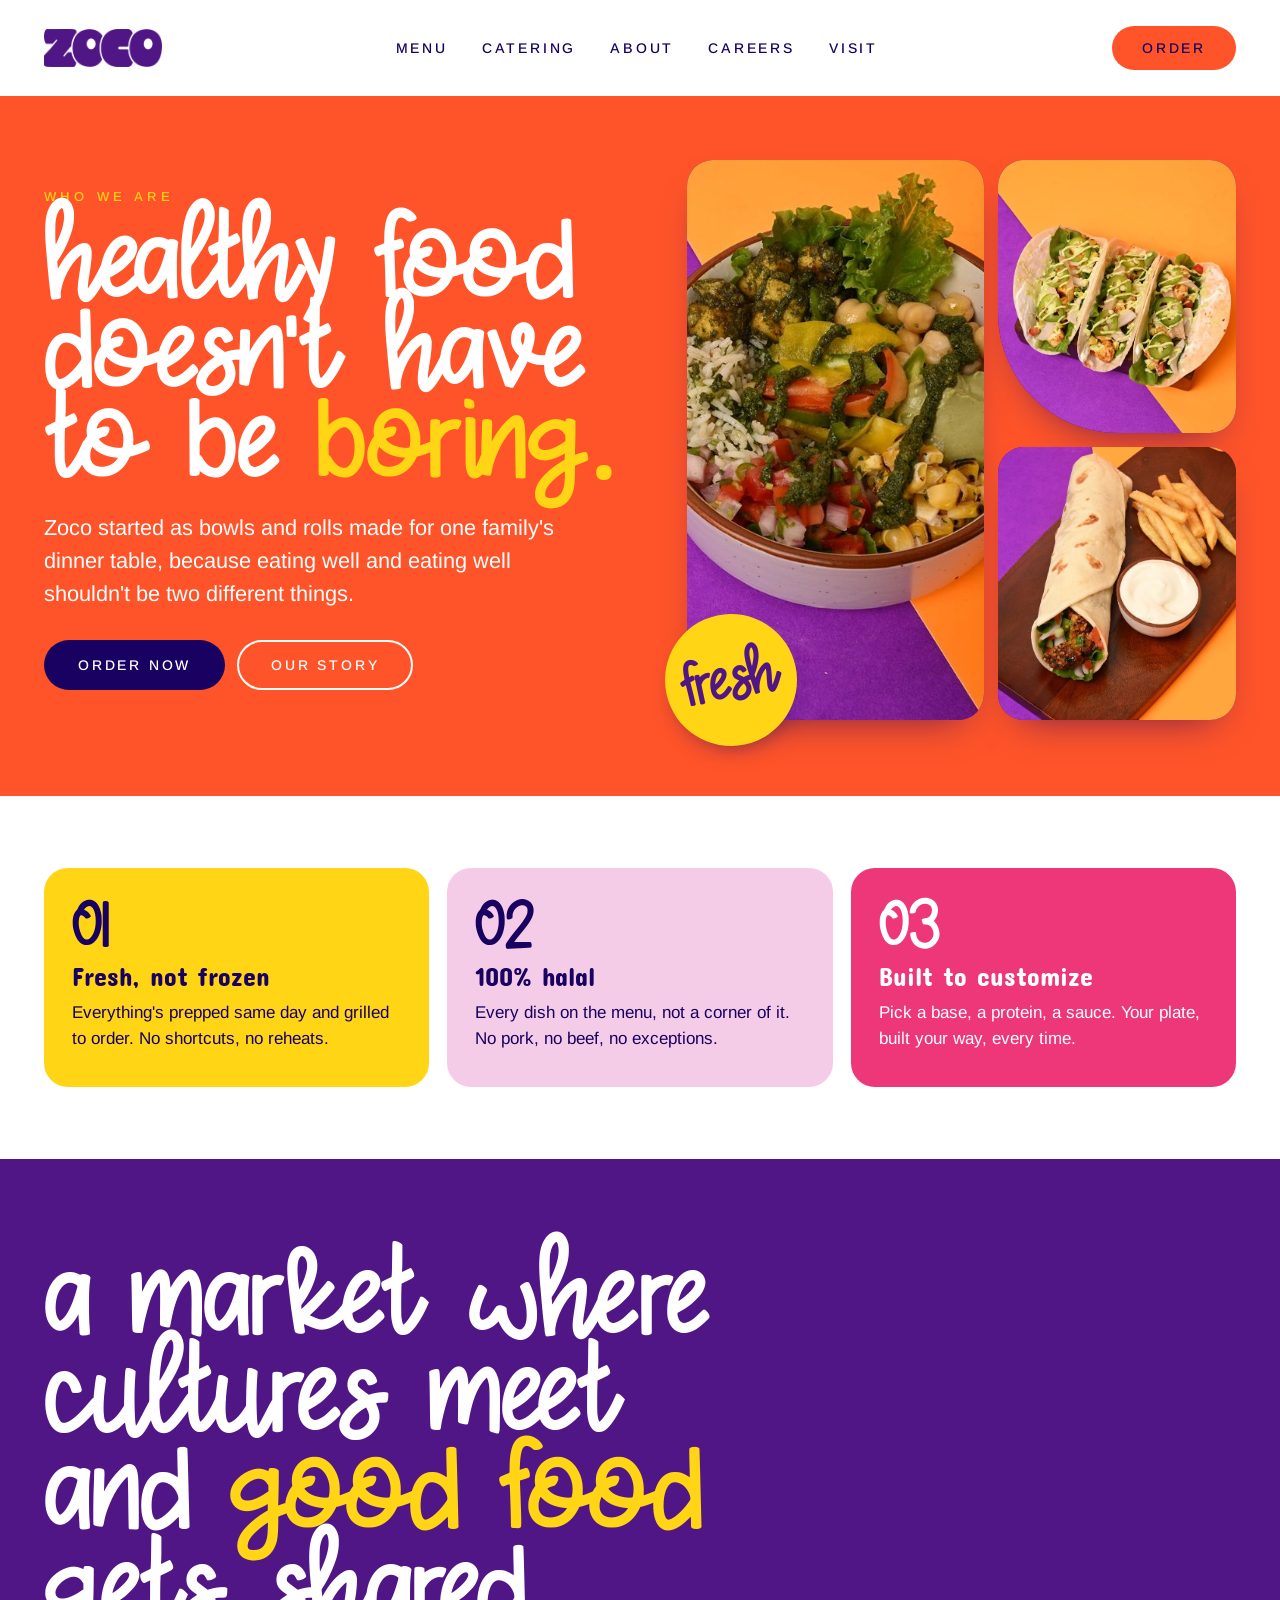
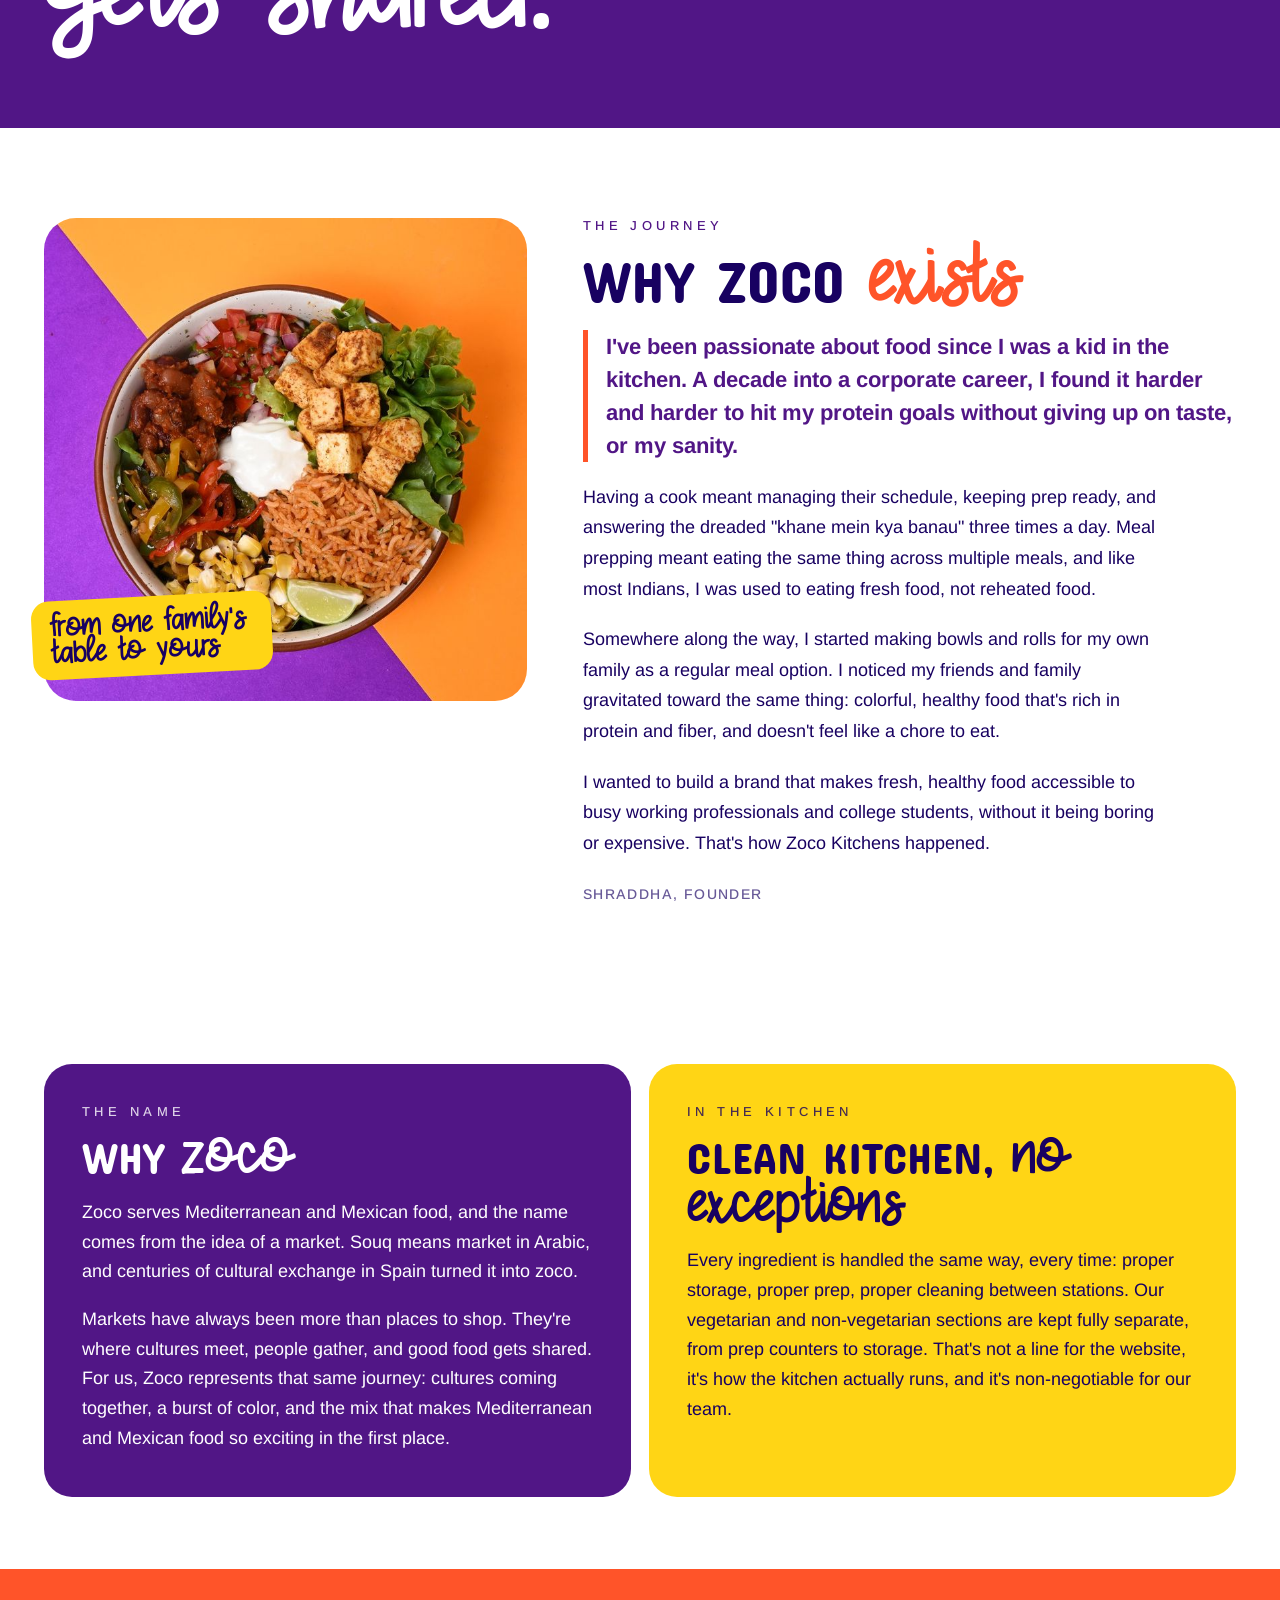
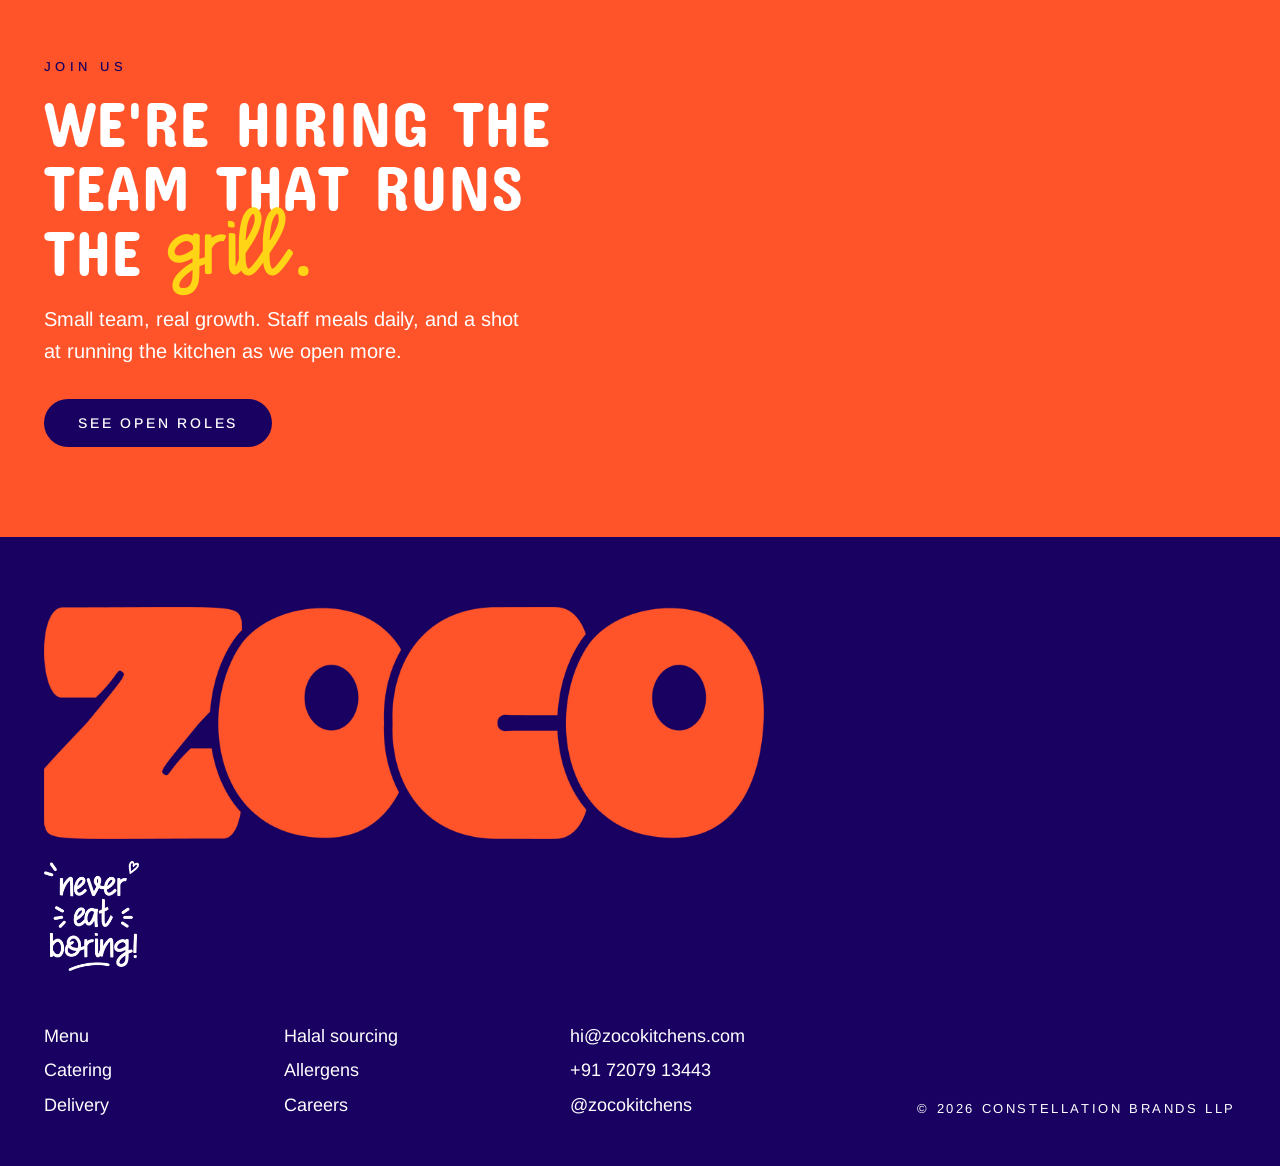
==== commit b1a4fc4f: "Design refresh for menu, about, careers and catering pages: photo heroes, colour cards, readable bod" ====
--- a/about.html
+++ b/about.html
@@ -24,60 +24,60 @@
   <button class="zh-burger" id="zhBurger" aria-label="Menu"><span></span><span></span><span></span></button>
 </header>
 
-<section class="zh-about-hero">
-  <div class="zh-eyebrow" style="color:var(--coral)">Who we are</div>
-  <h1>Healthy food doesn't have to be boring.</h1>
-  <p>Zoco started as bowls and rolls made for one family's dinner table, because eating well and eating well shouldn't be two different things.</p>
-</section>
-
-<section class="zh-build">
-  <div class="zh-build-col gold">
-    <div class="zh-build-num">01</div>
-    <h3>Fresh, not frozen</h3>
-    <p>Everything's prepped same day and grilled to order. No shortcuts, no reheats.</p>
+<section class="px-hero px-orange">
+  <div class="px-copy">
+    <div class="px-eyebrow">Who we are</div>
+    <h1 class="px-title">healthy food doesn't have to be <em>boring.</em></h1>
+    <p class="px-lede">Zoco started as bowls and rolls made for one family's dinner table, because eating well and eating well shouldn't be two different things.</p>
+    <div class="px-cta"><a href="menu.html" class="zh-pill hx-pill-main">Order now</a><a href="#story" class="zh-pill hx-pill-ghost">Our story</a></div>
   </div>
-  <div class="zh-build-col pink">
-    <div class="zh-build-num">02</div>
-    <h3>100% halal</h3>
-    <p>Every dish on the menu, not a corner of it. No pork, no beef, no exceptions.</p>
-  </div>
-  <div class="zh-build-col maroon">
-    <div class="zh-build-num">03</div>
-    <h3>Built to customize</h3>
-    <p>Pick a base, a protein, a sauce. Your plate, built your way, every time.</p>
+  <div class="hx-collage">
+    <figure class="hx-tile hx-tile-big"><img src="img/home/pesto-bowl-paneer-regular.jpg" alt="Pesto paneer bowl" width="720" height="720" fetchpriority="high"></figure>
+    <figure class="hx-tile hx-tile-a"><img src="img/home/paneer-taco.jpg" alt="Paneer tacos" width="720" height="720"></figure>
+    <figure class="hx-tile hx-tile-b"><img src="img/home/falafel-roll.jpg" alt="Falafel roll with fries" width="720" height="720"></figure>
+    <div class="hx-sticker"><span>fresh</span></div>
   </div>
 </section>
 
-<section class="zh-statement">
-  <p>A market where cultures meet and good food gets shared.</p>
+<section class="px-sec px-white">
+  <div class="px-cards3">
+    <div class="px-card px-yellow"><span class="px-num">01</span><h3>Fresh, not frozen</h3><p>Everything's prepped same day and grilled to order. No shortcuts, no reheats.</p></div>
+    <div class="px-card px-pink"><span class="px-num">02</span><h3>100% halal</h3><p>Every dish on the menu, not a corner of it. No pork, no beef, no exceptions.</p></div>
+    <div class="px-card px-magenta"><span class="px-num">03</span><h3>Built to customize</h3><p>Pick a base, a protein, a sauce. Your plate, built your way, every time.</p></div>
+  </div>
 </section>
 
-<section class="zh-prose white">
-  <div class="zh-eyebrow">The journey</div>
-  <h2>Why Zoco exists</h2>
-  <p class="lede">I've been passionate about food since I was a kid in the kitchen. A decade into a corporate career, I found it harder and harder to hit my protein goals without giving up on taste, or my sanity.</p>
-  <p>Having a cook meant managing their schedule, keeping prep ready, and answering the dreaded "khane mein kya banau" three times a day. Meal prepping meant eating the same thing across multiple meals, and like most Indians, I was used to eating fresh food, not reheated food.</p>
-  <p>Somewhere along the way, I started making bowls and rolls for my own family as a regular meal option. I noticed my friends and family gravitated toward the same thing: colorful, healthy food that's rich in protein and fiber, and doesn't feel like a chore to eat.</p>
-  <p>I wanted to build a brand that makes fresh, healthy food accessible to busy working professionals and college students, without it being boring or expensive. That's how Zoco Kitchens happened.</p>
-  <div class="zh-byline">Shraddha, Founder</div>
+<section class="px-statement">
+  <p>a market where cultures meet and <em>good food</em> gets shared.</p>
 </section>
 
-<section class="zh-prose cream">
+<section class="px-story" id="story">
+  <div class="px-story-img"><img src="img/home/mexican-bowl-paneer-regular.jpg" alt="Mexican paneer bowl" width="720" height="720"><div class="px-story-tag">from one family's table to yours</div></div>
+  <div class="px-story-text">
+    <div class="zh-eyebrow">The journey</div>
+    <h2>Why Zoco <span class="hx-glow">exists</span></h2>
+    <p class="lede">I've been passionate about food since I was a kid in the kitchen. A decade into a corporate career, I found it harder and harder to hit my protein goals without giving up on taste, or my sanity.</p>
+    <p>Having a cook meant managing their schedule, keeping prep ready, and answering the dreaded "khane mein kya banau" three times a day. Meal prepping meant eating the same thing across multiple meals, and like most Indians, I was used to eating fresh food, not reheated food.</p>
+    <p>Somewhere along the way, I started making bowls and rolls for my own family as a regular meal option. I noticed my friends and family gravitated toward the same thing: colorful, healthy food that's rich in protein and fiber, and doesn't feel like a chore to eat.</p>
+    <p>I wanted to build a brand that makes fresh, healthy food accessible to busy working professionals and college students, without it being boring or expensive. That's how Zoco Kitchens happened.</p>
+    <div class="zh-byline">Shraddha, Founder</div>
+  </div>
+</section>
+
+<section class="px-sec px-white"><div class="px-two"><div class="px-bigcard px-purple-bg">
   <div class="zh-eyebrow">The name</div>
-  <h2>Why Zoco</h2>
+  <h2>Why <span class="hx-glow">zoco</span></h2>
   <p>Zoco serves Mediterranean and Mexican food, and the name comes from the idea of a market. Souq means market in Arabic, and centuries of cultural exchange in Spain turned it into zoco.</p>
   <p>Markets have always been more than places to shop. They're where cultures meet, people gather, and good food gets shared. For us, Zoco represents that same journey: cultures coming together, a burst of color, and the mix that makes Mediterranean and Mexican food so exciting in the first place.</p>
-</section>
-
-<section class="zh-prose cream">
+</div><div class="px-bigcard px-yellow-bg">
   <div class="zh-eyebrow">In the kitchen</div>
-  <h2>Clean kitchen, no exceptions</h2>
+  <h2>Clean kitchen, <span class="hx-glow">no exceptions</span></h2>
   <p>Every ingredient is handled the same way, every time: proper storage, proper prep, proper cleaning between stations. Our vegetarian and non-vegetarian sections are kept fully separate, from prep counters to storage. That's not a line for the website, it's how the kitchen actually runs, and it's non-negotiable for our team.</p>
-</section>
+</div></div></section>
 
 <section class="zh-team">
   <div class="zh-eyebrow">Join us</div>
-  <h2>We're hiring the team that runs the grill.</h2>
+  <h2>we're hiring the team that runs the <span class="hx-glow">grill.</span></h2>
   <p>Small team, real growth. Staff meals daily, and a shot at running the kitchen as we open more.</p>
   <a href="careers.html" class="zh-pill">See open roles</a>
 </section>
--- a/css/home.css
+++ b/css/home.css
@@ -263,3 +263,267 @@
 @media (max-width:400px){
   .zh-hero-lines div{font-size:clamp(34px,13vw,190px)}
 }
+
+/* ---- Grazing tables (catering) ---- */
+.gz{padding:80px 44px;background:var(--white);color:var(--ink)}
+.gz h2{font-family:var(--font-display);text-transform:uppercase;font-weight:700;font-size:clamp(34px,5vw,72px);margin-top:14px;line-height:1}
+.gz h3{font-family:var(--font-display);font-weight:700;font-size:clamp(26px,3.4vw,42px);line-height:1.1}
+.gz-lede{font-size:19px;line-height:1.6;max-width:60ch;margin-top:18px}
+.gz .btnrow{display:flex;gap:12px;flex-wrap:wrap;margin-top:26px}
+.gz-about{display:grid;grid-template-columns:1.6fr 1fr;gap:28px;margin-top:56px}
+.gz-about-main{background:var(--cream);border-radius:22px;padding:34px}
+.gz-about-main p{margin-top:14px;line-height:1.6;max-width:62ch}
+.gz-flavours{display:grid;grid-template-columns:1fr 1fr;gap:18px;margin-top:22px}
+.gz-flavours div{background:#fff;border-radius:16px;padding:16px 18px}
+.gz-flavours b{display:block;font-family:var(--font-display);font-size:20px;color:var(--purple);margin-bottom:6px}
+.gz-flavours span,.gz-small{font-size:15px;line-height:1.55}
+.gz-offer{background:var(--purple);color:#fff;border-radius:22px;padding:30px}
+.gz-offer h4{font-family:var(--font-display);font-size:24px;color:var(--yellow)}
+.gz-offer ul{list-style:none;margin-top:14px;padding:0}
+.gz-offer li{padding:10px 0;border-top:1px solid rgba(255,255,255,.2);font-size:16px}
+.gz-why{display:grid;grid-template-columns:repeat(4,1fr);gap:18px;margin-top:28px}
+.gz-why div{border-top:3px solid var(--orange);padding-top:14px}
+.gz-why h4{font-family:var(--font-display);font-size:20px;margin-top:6px}
+.gz-why p{font-size:15px;line-height:1.5;margin-top:6px}
+.gz-num{font-family:var(--font-display);color:var(--orange);font-size:28px}
+.gz-how{margin-top:64px}
+.gz-steps{display:grid;grid-template-columns:1fr 1fr;gap:6px 44px;margin-top:20px}
+.gz-step{display:flex;gap:16px;padding:18px 0;border-top:1px solid color-mix(in srgb,var(--ink) 16%,transparent)}
+.gz-step h4{font-family:var(--font-display);font-size:21px}
+.gz-step p{font-size:15px;line-height:1.55;margin-top:4px}
+.gz-terms{display:grid;grid-template-columns:repeat(3,1fr);margin-top:26px;background:var(--purple);color:#fff;border-radius:20px;overflow:hidden}
+.gz-terms div{padding:26px 28px;border-left:1px solid rgba(255,255,255,.18)}
+.gz-terms div:first-child{border-left:none}
+.gz-terms span{font-size:12px;letter-spacing:.18em;text-transform:uppercase;opacity:.8}
+.gz-terms b{display:block;font-family:var(--font-display);font-size:34px;margin:8px 0;font-weight:400}
+.gz-terms p{font-size:14.5px;line-height:1.5;opacity:.9}
+.gz-menu{margin-top:72px}
+.gz-menu-head p{margin-top:12px;max-width:64ch;line-height:1.6}
+.gz-sample{margin-top:16px;background:var(--cream);border-radius:14px;padding:14px 18px;font-size:15px}
+.gz-legend{display:flex;gap:22px;flex-wrap:wrap;margin-top:18px;font-size:14px;align-items:center}
+.gz-legend span{display:flex;align-items:center;gap:8px}
+.gz-good{margin-top:14px;font-size:14px;line-height:1.55;opacity:.85;max-width:80ch}
+.gz-nav{position:sticky;top:0;z-index:30;display:flex;gap:26px;overflow-x:auto;background:var(--white);padding:16px 0 12px;margin-top:26px;scrollbar-width:none;box-shadow:0 1px 0 color-mix(in srgb,var(--ink) 12%,transparent)}
+.gz-nav::-webkit-scrollbar{display:none}
+.gz-nav.stuck{box-shadow:0 6px 18px -8px color-mix(in srgb,var(--ink) 35%,transparent)}
+.gz-nav a{flex:none;font-size:14px;letter-spacing:.1em;text-transform:uppercase;font-weight:500;color:var(--ink);opacity:.55;text-decoration:none;padding:4px 0;border-bottom:2px solid transparent;white-space:nowrap}
+.gz-nav a.active{opacity:1;color:var(--orange);border-bottom-color:var(--orange)}
+.gz-sec{padding-top:44px;scroll-margin-top:64px}
+.gz-intro{margin-top:8px;opacity:.8}
+.gz-cols{columns:2;column-gap:56px;margin-top:22px}
+.gz-group{break-inside:avoid;margin-bottom:30px}
+.gz-group h4{font-family:var(--font-display);font-size:24px;color:var(--orange);font-weight:400}
+.gz-sub{font-size:12px;letter-spacing:.14em;text-transform:uppercase;opacity:.65;margin-top:2px}
+.gz-group ul{list-style:none;padding:0;margin-top:10px}
+.gz-group li{display:flex;align-items:baseline;gap:8px;padding:8px 0;font-size:16px}
+.gz-name{flex:0 1 auto}
+.gz-fill{flex:1;border-bottom:1px dotted color-mix(in srgb,var(--ink) 35%,transparent);transform:translateY(-4px);min-width:14px}
+.gz-price{font-family:var(--font-num);font-weight:700;white-space:nowrap}
+.gz-note{font-size:13px;opacity:.65;font-weight:400}
+.gz-star{color:var(--orange);font-size:13px;margin-left:5px}
+.gz-dot{flex:none;display:inline-block;width:13px;height:13px;border:2px solid var(--veg);border-radius:3px;position:relative;align-self:center}
+.gz-dot::after{content:"";position:absolute;inset:2px;border-radius:50%;background:var(--veg)}
+.gz-dot.n{border-color:var(--nonveg)}
+.gz-dot.n::after{border-radius:0;background:var(--nonveg);clip-path:polygon(50% 0,100% 100%,0 100%)}
+.gz-callout{background:var(--cream);border-radius:16px;padding:18px 22px;margin-top:6px;line-height:1.6}
+.gz-book{margin-top:56px;background:var(--orange);color:#fff;border-radius:22px;padding:38px;text-align:center}
+.gz-book p{margin:10px auto 20px;max-width:50ch}
+.gz-book .zh-pill{background:#fff;color:var(--purple)}
+@media(max-width:900px){
+  .gz{padding:56px 22px}
+  .gz-about,.gz-steps,.gz-terms,.gz-flavours{grid-template-columns:1fr}
+  .gz-why{grid-template-columns:1fr 1fr}
+  .gz-cols{columns:1}
+  .gz-terms div{border-left:none;border-top:1px solid rgba(255,255,255,.18)}
+  .gz-terms div:first-child{border-top:none}
+}
+.gz .zh-pill{padding:15px 30px;background:var(--purple);color:#fff}
+.gz .zh-pill.zh-pill-menu{background:var(--orange)}
+.gz-book .zh-pill{background:#fff;color:var(--purple)}
+
+/* ---- home page revamp ---- */
+.hx-glow{font-family:var(--font-tagline);font-weight:400;text-transform:lowercase;letter-spacing:0;color:var(--orange)}
+.hx-pill-main{background:var(--indigo);color:var(--white);padding:17px 34px}
+.hx-pill-ghost{background:transparent;color:var(--white);padding:15px 32px;border:2px solid var(--white)}
+.hx-pill-light{background:var(--yellow);color:var(--indigo);padding:17px 34px}
+.hx-hero{background:var(--orange);display:grid;grid-template-columns:1.05fr 1fr;gap:40px;align-items:center;padding:60px 44px 72px;overflow:hidden}
+.hx-hero-title{font-family:var(--font-tagline);font-weight:400;text-transform:lowercase;line-height:.88;font-size:clamp(76px,11.5vw,190px);display:flex;flex-direction:column}
+.hx-hero-title span:nth-child(1){color:var(--white)}
+.hx-hero-title span:nth-child(2){color:var(--yellow)}
+.hx-hero-title span:nth-child(3){color:var(--lime)}
+.hx-hero-p{color:var(--white);font-size:clamp(20px,2vw,28px);line-height:1.35;max-width:24ch;margin-top:30px;font-weight:300}
+.hx-hero-cta{display:flex;gap:12px;flex-wrap:wrap;margin-top:30px}
+.hx-hero-meta{color:var(--white);opacity:.9;font-size:14px;margin-top:26px;letter-spacing:.04em}
+.hx-collage{position:relative;display:grid;grid-template-columns:1.25fr 1fr;grid-template-rows:1fr 1fr;gap:14px;aspect-ratio:1/1.02;max-width:620px;justify-self:end;width:100%}
+.hx-tile{margin:0;border-radius:26px;overflow:hidden;background:var(--purple);box-shadow:0 18px 40px -22px rgba(24,1,97,.7)}
+.hx-tile img{width:100%;height:100%;object-fit:cover}
+.hx-tile-big{grid-row:1 / span 2}
+.hx-tile-a{border-radius:26px 26px 26px 120px}
+.hx-sticker{position:absolute;left:-22px;bottom:-26px;width:132px;height:132px;border-radius:50%;background:var(--yellow);color:var(--purple);display:flex;align-items:center;justify-content:center;transform:rotate(-12deg);box-shadow:0 10px 24px -12px rgba(24,1,97,.6)}
+.hx-sticker span{font-family:var(--font-tagline);font-size:48px;text-transform:lowercase;line-height:1}
+.hx-marquee{background:var(--purple);color:var(--yellow);overflow:hidden;white-space:nowrap;padding:18px 0}
+.hx-marquee-track{display:inline-flex;gap:28px;align-items:center;animation:hxslide 32s linear infinite;font-family:var(--font-tagline);font-size:34px;text-transform:lowercase}
+.hx-marquee-track i{font-style:normal;color:var(--pink-brand);font-size:22px}
+@keyframes hxslide{to{transform:translateX(-50%)}}
+@media (prefers-reduced-motion:reduce){.hx-marquee-track{animation:none}}
+.hx-promise{background:var(--white);padding:96px 44px 80px}
+.hx-promise .zh-eyebrow,.hx-favs .zh-eyebrow,.hx-build .zh-eyebrow{color:var(--purple)}
+.hx-promise h2{font-family:var(--font-display);font-weight:700;font-size:clamp(34px,5vw,76px);line-height:1.02;margin-top:16px;max-width:20ch;color:var(--indigo)}
+.hx-promise h2 em{font-style:normal;color:var(--orange)}
+.hx-pillars{display:grid;grid-template-columns:repeat(3,1fr);gap:18px;margin-top:56px}
+.hx-pillar{border-radius:24px;padding:34px 32px 38px}
+.hx-pillar b{display:block;font-family:var(--font-display);font-size:34px;font-weight:400}
+.hx-pillar p{font-size:18px;line-height:1.5;margin-top:10px}
+.hx-p1{background:var(--yellow);color:var(--indigo)}
+.hx-p2{background:var(--pink);color:var(--indigo)}
+.hx-p3{background:var(--purple);color:var(--white)}
+.hx-favs{background:var(--cream);padding:84px 44px 90px}
+.hx-sec-head{display:flex;justify-content:space-between;align-items:flex-end;gap:24px;flex-wrap:wrap}
+.hx-sec-head h2,.hx-build-head h2,.hx-nutri h2,.hx-cater h2{font-family:var(--font-display);font-weight:700;font-size:clamp(40px,6vw,88px);line-height:.95;margin-top:12px;text-transform:uppercase}
+.hx-sec-head h2 .hx-glow,.hx-build-head h2 .hx-glow,.hx-nutri h2 .hx-glow,.hx-cater h2 .hx-glow{text-transform:lowercase;font-size:1.08em}
+.hx-fav-grid{display:grid;grid-template-columns:repeat(3,1fr);gap:18px;margin-top:40px}
+.hx-fav{display:block;position:relative;border-radius:24px;overflow:hidden;background:var(--purple);color:var(--white)}
+.hx-fav img{width:100%;aspect-ratio:1/1;object-fit:cover;transition:transform .35s ease}
+.hx-fav:hover img{transform:scale(1.04)}
+.hx-fav div{position:absolute;left:12px;right:12px;bottom:12px;background:var(--white);color:var(--indigo);border-radius:16px;padding:12px 16px;display:flex;justify-content:space-between;gap:10px;align-items:baseline}
+.hx-fav b{font-family:var(--font-display);font-weight:400;font-size:20px}
+.hx-fav span{font-family:var(--font-num);font-weight:700;color:var(--orange)}
+.hx-build{background:var(--indigo);color:var(--white);padding:90px 44px}
+.hx-build .zh-eyebrow{color:var(--yellow)}
+.hx-build-head h2{color:var(--white)}
+.hx-build-head h2 .hx-glow{color:var(--yellow)}
+.hx-build-head p{font-size:20px;margin-top:16px;max-width:46ch;opacity:.9}
+.hx-build-grid{display:grid;grid-template-columns:repeat(3,1fr);gap:18px;margin-top:48px}
+.hx-step{border-radius:24px;padding:30px 30px 34px}
+.hx-s1{background:var(--orange);color:var(--white)}
+.hx-s2{background:var(--yellow);color:var(--indigo)}
+.hx-s3{background:var(--magenta);color:var(--white)}
+.hx-step-n{font-family:var(--font-tagline);font-size:64px;line-height:1}
+.hx-step h3{font-family:var(--font-display);font-weight:400;font-size:30px;margin-top:6px}
+.hx-chips{display:flex;flex-wrap:wrap;gap:8px;margin-top:18px}
+.hx-chips span{background:rgba(255,255,255,.22);border-radius:999px;padding:8px 14px;font-size:15px;font-weight:500}
+.hx-s2 .hx-chips span{background:rgba(24,1,97,.1)}
+.hx-chips .more{background:var(--white)!important;color:var(--indigo);font-weight:700}
+.hx-build-note{margin-top:30px;font-size:18px;opacity:.92}
+.hx-nutri{background:var(--white);display:grid;grid-template-columns:1fr 1fr;gap:56px;align-items:center;padding:96px 44px}
+.hx-nutri .zh-eyebrow{color:var(--purple)}
+.hx-nutri p{font-size:20px;line-height:1.55;margin:18px 0 28px;max-width:44ch}
+.hx-nutri-img{position:relative;max-width:560px;justify-self:center;width:100%}
+.hx-nutri-img img{width:100%;border-radius:32px}
+.hx-nutri-card{position:absolute;right:-14px;bottom:26px;background:var(--indigo);color:var(--white);border-radius:18px;padding:16px 20px;max-width:240px;box-shadow:0 14px 30px -16px rgba(24,1,97,.8)}
+.hx-nutri-card small{display:block;font-size:12px;letter-spacing:.14em;text-transform:uppercase;color:var(--yellow)}
+.hx-nutri-card b{display:block;font-family:var(--font-display);font-weight:400;font-size:22px;margin:4px 0}
+.hx-nutri-card span{font-size:13px;opacity:.85}
+.hx-cater{background:var(--purple);color:var(--white);display:grid;grid-template-columns:1.1fr 1fr;gap:48px;align-items:center;padding:90px 44px}
+.hx-cater .zh-eyebrow{color:var(--yellow)}
+.hx-cater h2 .hx-glow{color:var(--yellow)}
+.hx-cater p{font-size:20px;line-height:1.55;margin:18px 0 28px;max-width:42ch}
+.hx-cater-imgs{display:grid;grid-template-columns:1fr 1fr;gap:14px}
+.hx-cater-imgs img{border-radius:24px;aspect-ratio:1/1.25;object-fit:cover;width:100%}
+.hx-cater-imgs img:nth-child(2){margin-top:34px}
+.hx-visit{background:var(--cream);padding:88px 44px;display:grid;grid-template-columns:1fr 1fr;gap:60px}
+.hx-visit .zh-eyebrow{color:var(--orange)}
+.hx-visit-address{font-family:var(--font-display);font-size:clamp(28px,3.4vw,44px);line-height:1.16;margin-top:16px}
+.hx-visit-info{font-size:20px;line-height:1.5;display:flex;flex-direction:column;gap:14px;padding-top:6px}
+.hx-visit-info b{display:inline-block;min-width:92px;color:var(--purple);font-family:var(--font-display);font-weight:400}
+.hx-visit-info a{text-decoration:underline;text-underline-offset:3px}
+@media(max-width:900px){
+  .hx-hero{grid-template-columns:1fr;padding:44px 22px 70px;gap:36px}
+  .hx-hero-title{font-size:clamp(72px,24vw,150px)}
+  .hx-collage{justify-self:center;max-width:460px}
+  .hx-sticker{left:-6px;width:104px;height:104px}.hx-sticker span{font-size:38px}
+  .hx-promise,.hx-favs,.hx-build,.hx-nutri,.hx-cater,.hx-visit{padding-left:22px;padding-right:22px}
+  .hx-pillars,.hx-build-grid,.hx-nutri,.hx-cater,.hx-visit{grid-template-columns:1fr}
+  .hx-fav-grid{grid-template-columns:1fr 1fr;gap:12px}
+  .hx-fav div{left:8px;right:8px;bottom:8px;padding:9px 12px;flex-direction:column;gap:2px}
+  .hx-fav b{font-size:16px}
+  .hx-nutri-card{right:8px}
+}
+.zh .hx-pill-main{background:var(--indigo);color:var(--white)}
+.zh .hx-pill-ghost{background:transparent;color:var(--white)}
+.zh .hx-pill-light{background:var(--yellow);color:var(--indigo)}
+.hx-fav img,.hx-nutri-img img,.hx-cater-imgs img{height:auto}
+.hx-fav img{aspect-ratio:1/1}
+.hx-visit-info a,.hx-pillar a{color:inherit}
+
+/* ---- inner pages: shared design layer ---- */
+.px-hero{display:grid;grid-template-columns:1.1fr 1fr;gap:40px;align-items:center;padding:64px 44px 76px;overflow:hidden}
+.px-orange{background:var(--orange)}.px-purple{background:var(--purple)}.px-indigo{background:var(--indigo)}
+.px-eyebrow{font-size:13px;letter-spacing:.34em;text-transform:uppercase;font-weight:500;color:var(--yellow)}
+.px-title{font-family:var(--font-tagline);font-weight:400;text-transform:lowercase;line-height:.95;font-size:clamp(52px,7.4vw,118px);color:var(--white);margin-top:14px;max-width:12ch}
+.px-title em{font-style:normal;color:var(--yellow)}
+.px-lede{color:var(--white);font-size:clamp(18px,1.7vw,22px);line-height:1.5;margin-top:24px;max-width:46ch;font-weight:300}
+.px-cta{display:flex;gap:12px;flex-wrap:wrap;margin-top:30px}
+.px-purple .zh-badge,.px-indigo .zh-badge{background:rgba(255,255,255,.16)}
+.px-hero .zh-badgerow{margin-top:26px}
+.px-sec{padding:72px 44px}
+.px-white{background:var(--white)}.px-cream{background:var(--cream)}
+.px-cards3,.px-cards4{display:grid;gap:18px}
+.px-cards3{grid-template-columns:repeat(3,1fr)}
+.px-cards4{grid-template-columns:repeat(4,1fr)}
+.px-card{border-radius:24px;padding:30px 28px 34px}
+.px-card h3{font-family:var(--font-display);font-weight:400;font-size:26px;margin-top:8px;line-height:1.1}
+.px-card p{font-size:17px;line-height:1.55;margin-top:10px}
+.px-num{font-family:var(--font-tagline);font-size:56px;line-height:1;display:block}
+.px-yellow{background:var(--yellow);color:var(--indigo)}
+.px-pink{background:var(--pink);color:var(--indigo)}
+.px-magenta{background:var(--magenta);color:var(--white)}
+.px-purple-bg{background:var(--purple);color:var(--white)}
+.px-yellow-bg{background:var(--yellow);color:var(--indigo)}
+.px-orange-bg{background:var(--orange);color:var(--white)}
+.px-bigcard{border-radius:28px;padding:40px 38px 44px}
+.px-bigcard .zh-eyebrow{color:inherit;opacity:.8}
+.px-bigcard h2{font-family:var(--font-display);font-weight:700;text-transform:uppercase;font-size:clamp(28px,3.4vw,46px);line-height:1;margin-top:12px}
+.px-bigcard h2 .hx-glow{color:inherit;opacity:1;text-transform:lowercase;font-size:1.1em}
+.px-purple-bg .hx-glow{color:var(--yellow)}
+.px-orange-bg .hx-glow{color:var(--yellow)}
+.px-bigcard p{font-family:var(--font-sans);font-size:18px;line-height:1.65;margin-top:18px;font-weight:400}
+.px-bigcard p.lede{font-size:19px;font-weight:400}
+.px-two{display:grid;grid-template-columns:1fr 1fr;gap:18px}
+.px-tall{align-items:stretch}
+.px-statement{background:var(--purple);padding:90px 44px;overflow:hidden}
+.px-statement p{font-family:var(--font-tagline);text-transform:lowercase;color:var(--white);font-size:clamp(44px,7.6vw,120px);line-height:1;max-width:14ch}
+.px-statement em{font-style:normal;color:var(--yellow)}
+.px-story{background:var(--white);display:grid;grid-template-columns:.85fr 1.15fr;gap:56px;align-items:start;padding:90px 44px}
+.px-story-img{position:sticky;top:30px}
+.px-story-img img{width:100%;height:auto;border-radius:32px}
+.px-story-tag{position:absolute;left:-12px;bottom:26px;background:var(--yellow);color:var(--indigo);border-radius:18px;padding:12px 18px;font-family:var(--font-tagline);font-size:26px;text-transform:lowercase;line-height:1.05;max-width:240px;transform:rotate(-3deg)}
+.px-story-text .zh-eyebrow{color:var(--purple)}
+.px-story-text h2{font-family:var(--font-display);font-weight:700;text-transform:uppercase;font-size:clamp(34px,4.6vw,64px);line-height:1;margin-top:12px}
+.px-story-text h2 .hx-glow{font-size:1.1em}
+.px-story-text p{font-family:var(--font-sans);font-size:18px;line-height:1.7;margin-top:20px;max-width:58ch;font-weight:400}
+.px-story-text p.lede{font-size:22px;line-height:1.5;font-weight:700;color:var(--purple);border-left:5px solid var(--orange);padding-left:18px}
+.zh-prose p,.zh-why-lede{font-family:var(--font-sans);font-weight:400}
+/* make the existing cards on the catering page feel like the rest */
+.zh-events,.zh-cater-why{background:var(--white)}
+.zh-event-tag{background:var(--pink);color:var(--indigo);font-family:var(--font-display);font-weight:400;font-size:18px}
+.zh-cater-why{gap:18px;padding:0 44px 72px}
+.zh-cater-why-col{border-radius:24px}
+.zh-cater-why-col h3{font-family:var(--font-display);font-weight:400;font-size:26px}
+.zh-roles{background:var(--cream)}
+.zh-role{border-radius:28px}
+.zh-role-top h3{font-family:var(--font-display);font-weight:400;font-size:32px}
+.zh-referral,.zh-team{border-radius:0}
+.zh-team h2 .hx-glow,.zh-referral h2 .hx-glow{color:var(--yellow)}
+.zh-team h2{text-transform:uppercase}
+/* menu page hero */
+.px-slim{grid-template-columns:1.4fr auto;padding:44px 44px 40px;gap:24px}
+.px-slim .px-title{font-size:clamp(48px,6.4vw,100px);max-width:none}
+.px-slim .px-lede{font-size:17px;max-width:60ch;margin-top:16px}
+.px-strip{display:flex;gap:12px}
+.px-strip img{width:150px;height:150px;object-fit:cover;border-radius:24px;box-shadow:0 14px 30px -18px rgba(24,1,97,.7)}
+.px-strip img:nth-child(2){margin-top:26px}
+@media(max-width:900px){
+  .px-hero{grid-template-columns:1fr;padding:44px 22px 70px;gap:36px}
+  .px-title{font-size:clamp(52px,17vw,100px);max-width:none}
+  .px-sec,.px-statement,.px-story{padding-left:22px;padding-right:22px}
+  .px-cards3,.px-cards4,.px-two,.px-story{grid-template-columns:1fr}
+  .px-story-img{position:relative;top:0;max-width:440px}
+  .px-slim{grid-template-columns:1fr;padding:34px 22px}
+  .px-strip{display:none}
+  .zh-cater-why{padding:0 22px 56px}
+}
+@media(min-width:901px) and (max-width:1150px){.px-cards4{grid-template-columns:1fr 1fr}}
+.hx-sticker span{white-space:nowrap}
+@media(min-width:901px){.zh-roles{display:grid;grid-template-columns:1fr 1fr;gap:20px;align-items:start}.zh-roles>:not(.zh-role){grid-column:1/-1}.zh-roles .zh-role{margin-top:0}}
+.gz h2 .hx-glow,.gz-menu-head h3 .hx-glow{text-transform:lowercase}
